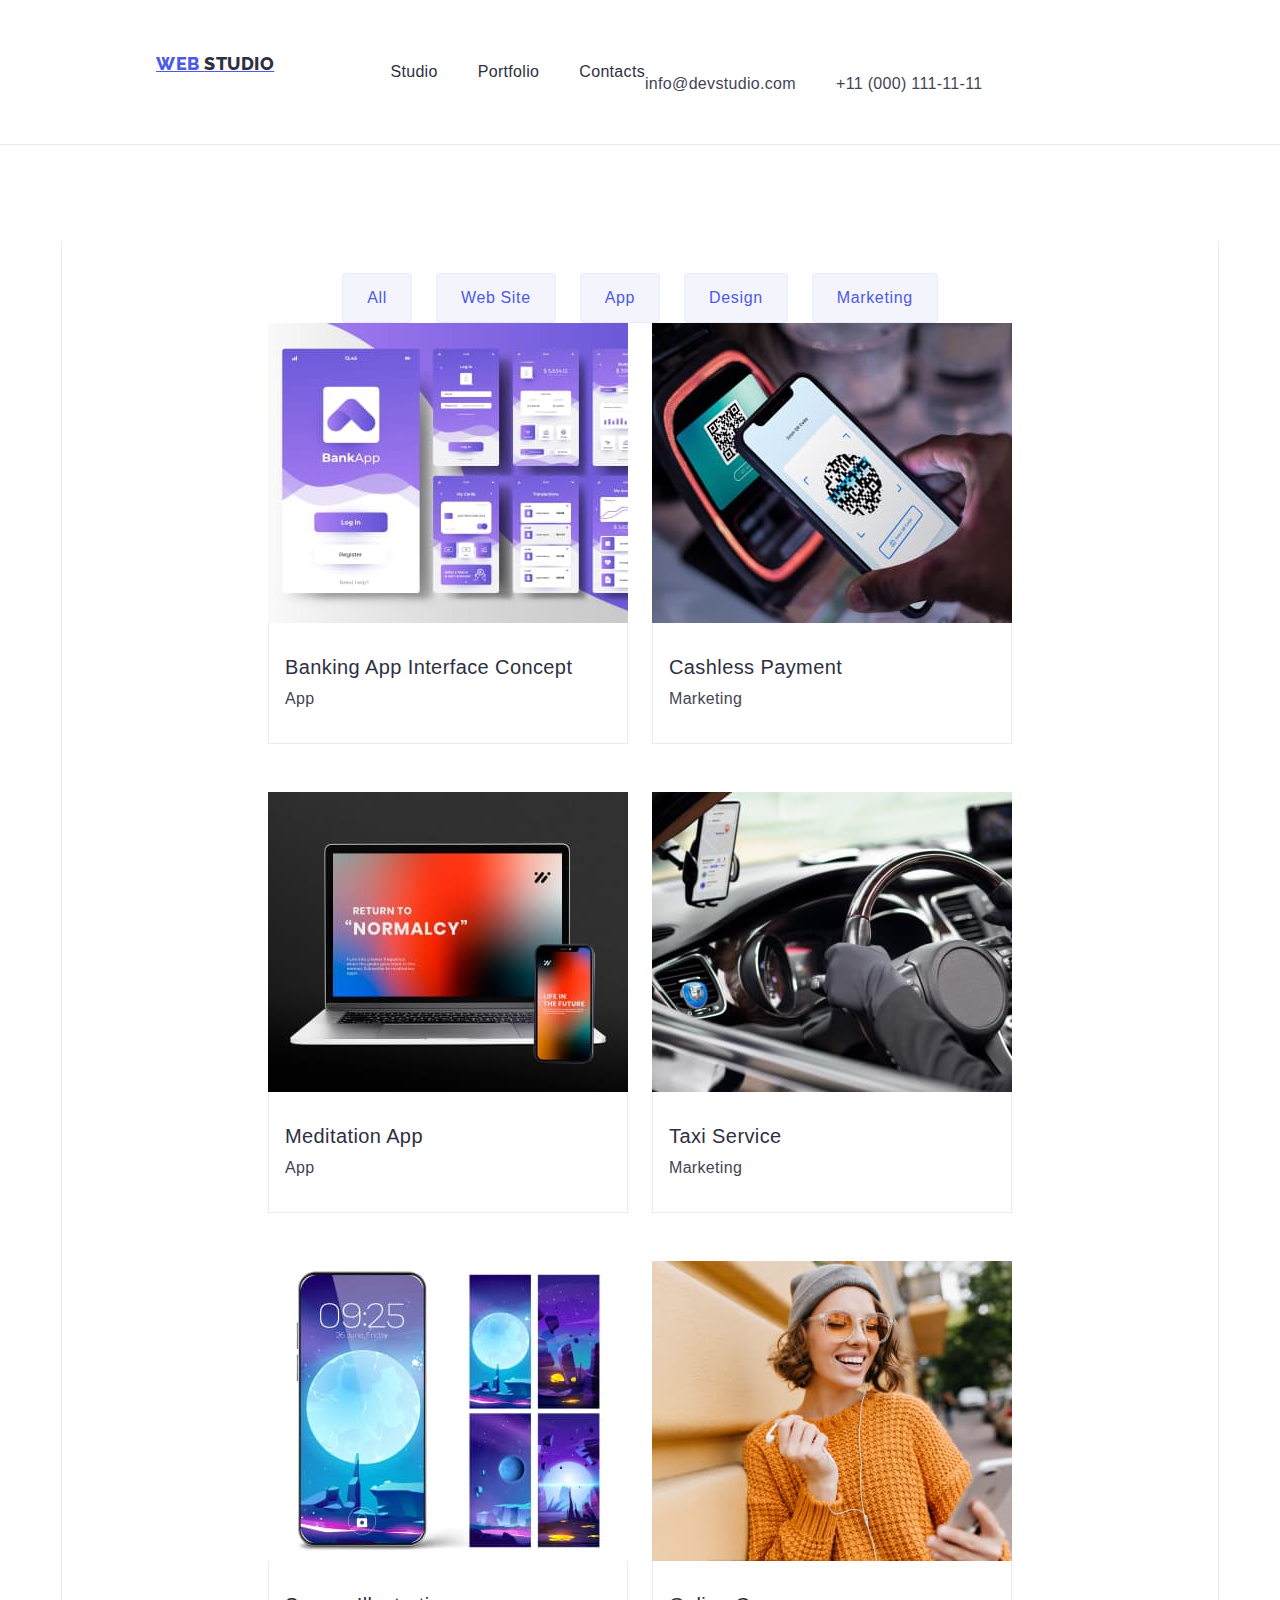
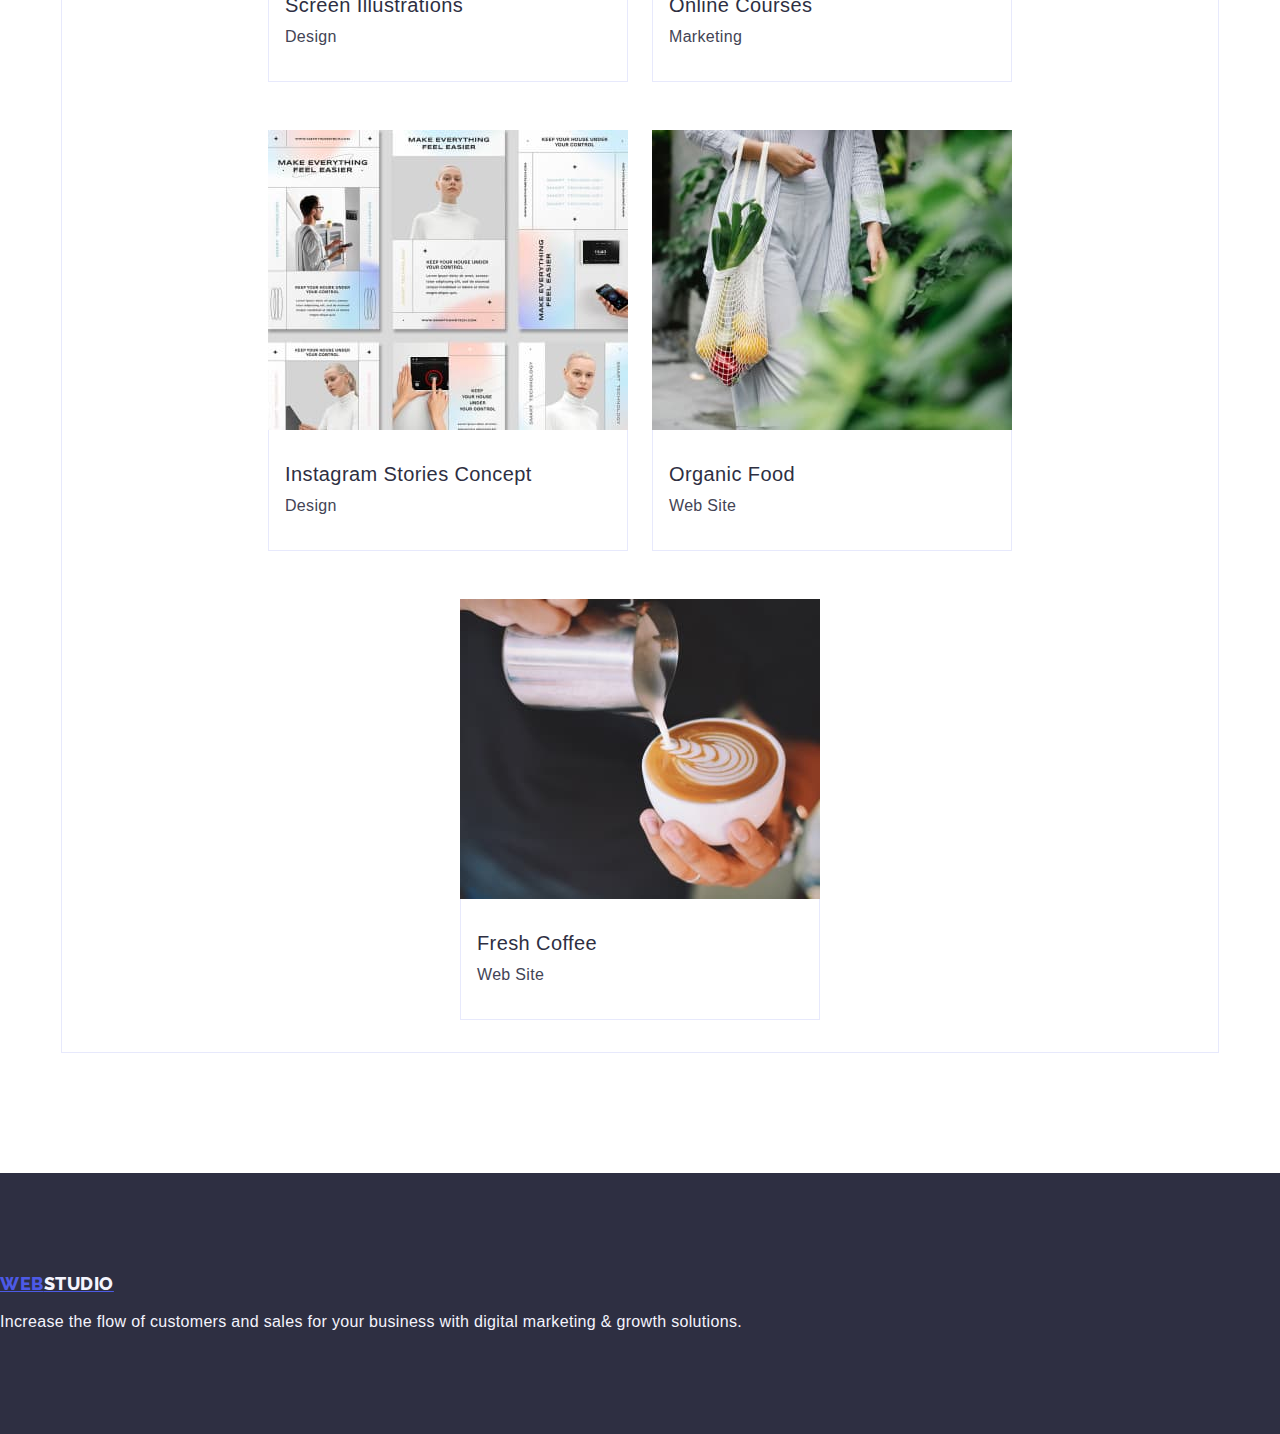
==== portfolio.html @ 79dbe295 "86" ====
<!DOCTYPE html>
<html lang="en">
  <head>
    <meta charset="UTF-8" />
    <meta name="viewport" content="width=device-width, initial-scale=1.0" />
    <title>Портфоліо</title>
    <link rel="preconnect" href="https://fonts.googleapis.com" />
    <link rel="preconnect" href="https://fonts.gstatic.com" crossorigin />
    <link
      href="https://fonts.googleapis.com/css2?family=Roboto+Flex&display=swap"
      rel="stylesheet"
    />
    <link rel="preconnect" href="https://fonts.googleapis.com" />
    <link rel="preconnect" href="https://fonts.gstatic.com" crossorigin />
    <link
      href="https://fonts.googleapis.com/css2?family=Raleway:wght@400;500&family=Roboto+Flex&display=swap"
      rel="stylesheet"
    />
    <!--Normalize-->
    <link rel="normalize" href="./css/modern-normalize.min.css" />
    <!--Custom styles-->
    <link rel="stylesheet" href="./css/styles.css" />
    <!--Normalize-->
    <link rel="normalize" href="./css/modern-normalize.css" />
  </head>
  <body>
    <!--Header section-->
    <header class="header">
      <div class="container header-container">
        <nav class="nav">
          <a class="link-logo" href="./index.html">
            Web
            <span class="span-studio">Studio</span>
          </a>
          <ul class="list">
            <li><a class="link" href="./index.html">Studio</a></li>
            <li><a class="link" href="./portfolio.html">Portfolio</a></li>
            <li><a class="link" href="">Contacts</a></li>
          </ul>
        </nav>
        <address class="address">
          <ul class="list">
            <li>
              <a class="link" href="mailto:info@devstudio.com"
                >info@devstudio.com</a
              >
            </li>
            <li>
              <a class="link" href="tel:+110001111111">+11 (000) 111-11-11</a>
            </li>
          </ul>
        </address>
      </div>
    </header>

    <!--filters-->
    <main>
      <section class="our-works">
        <div class="container">
          <h1 class="visually-hidden" hidden>our works</h1>
          <ul class="list">
            <li>
              <button type="button" class="button-portfolio">All</button>
            </li>
            <li>
              <button type="button" class="button-portfolio">Web Site</button>
            </li>
            <li>
              <button type="button" class="button-portfolio">App</button>
            </li>
            <li>
              <button type="button" class="button-portfolio">Design</button>
            </li>
            <li>
              <button type="button" class="button-portfolio">Marketing</button>
            </li>
          </ul>

          <!--row-1-->
          <ul class="list-row">
            <li class="row-item">
              <a class="link" href="">
                <img
                  src="./images/banking-app.jpg"
                  alt="Banking App"
                  width="360"
                  height="300"
                />
                <div>
                  <h2 class="title-row">Banking App Interface Concept</h2>
                  <p class="text">App</p>
                </div>
              </a>
            </li>
            <li class="row-item">
              <a class="link" href="">
                <img
                  src="./images/cashless-payment.jpg"
                  alt="Cashless Payment"
                  width="360"
                  height="300"
                />
                <div>
                  <h2 class="title-row">Cashless Payment</h2>
                  <p class="text">Marketing</p>
                </div>
              </a>
            </li>
            <li class="row-item">
              <a class="link" href="">
                <img
                  src="./images/meditation-app.jpg"
                  alt="Meditation App"
                  width="360"
                  height="300"
                />
                <div>
                  <h2 class="title-row">Meditation App</h2>
                  <p class="text">App</p>
                </div>
              </a>
            </li>
            <!--row-2-->
            <li class="row-item">
              <a class="link" href="">
                <img
                  src="./images/taxi-service.jpg"
                  alt="Taxi Service"
                  width="360"
                  height="300"
                />
                <div>
                  <h2 class="title-row">Taxi Service</h2>
                  <p class="text">Marketing</p>
                </div>
              </a>
            </li>
            <li class="row-item">
              <a class="link" href="">
                <img
                  src="./images/screen-illustrations.jpg"
                  alt="Screen Illustrations"
                  width="360"
                  height="300"
                />
                <div>
                  <h2 class="title-row">Screen Illustrations</h2>
                  <p class="text">Design</p>
                </div>
              </a>
            </li>
            <li class="row-item">
              <a class="link" href="">
                <img
                  src="./images/online-courses.jpg"
                  alt="Online Courses"
                  width="360"
                  height="300"
                />
                <div>
                  <h2 class="title-row">Online Courses</h2>
                  <p class="text">Marketing</p>
                </div>
              </a>
            </li>
            <!--row-3-->
            <li class="row-item">
              <a class="link" href="">
                <img
                  src="./images/instagram-stories-concept.jpg"
                  alt="Instagram Stories Concept"
                  width="360"
                  height="300"
                />
                <div>
                  <h2 class="title-row">Instagram Stories Concept</h2>
                  <p class="text">Design</p>
                </div>
              </a>
            </li>
            <li class="row-item">
              <a class="link" href="">
                <img
                  src="./images/organic-food.jpg"
                  alt="Organic Food"
                  width="360"
                  height="300"
                />
                <div>
                  <h2 class="title-row">Organic Food</h2>
                  <p class="text">Web Site</p>
                </div>
              </a>
            </li>
            <li class="row-item">
              <a class="link" href="">
                <img
                  src="./images/fresh-coffee.jpg"
                  alt="Fresh Coffee"
                  width="360"
                  height="300"
                />
                <div>
                  <h2 class="title-row">Fresh Coffee</h2>
                  <p class="text">Web Site</p>
                </div>
              </a>
            </li>
          </ul>
        </div>
      </section>
    </main>

    <!--Footer-->
    <footer class="footer">
      <a class="link-logo" href="./index.html"
        >Web<span class="span-studio-light">Studio</span>
      </a>
      <p class="footer-text">
        Increase the flow of customers and sales for your business with digital
        marketing & growth solutions.
      </p>
    </footer>
  </body>
</html>
---- css/styles.css ----
:root {
  --primary-font: "Roboto", sans-serif;
  --primary-background-color: #ffffff;
  --primary-color: #434455;
}
*,
*::before,
*::after {
  box-sizing: border-box;
}
body {
  font-family: "Roboto", sans-serif;
  background-color: #ffffff;
  color: #434455;
  font-size: 16px;
  line-height: 1.5;
  font-weight: 400;
  font-style: normal;
  text-decoration: none;
  margin: 0;
}
h1,
h2,
h3,
h4,
h5,
h5,
p {
  margin: 0;
  margin: 0 auto;
  padding: 0;
}
ul {
  list-style: none;
  font-weight: 500;
  margin: 0;
  padding-left: 0;
  display: flex;
}
h3 {
  font-size: 20px;
  font-weight: 500;
  line-height: 1.2;
  letter-spacing: 0.02em;
  color: #2e2f42;
}
p {
  font-size: 16px;
  letter-spacing: 0.02em;
  line-height: 1.5;
  color: #434455;
}
img {
  display: block;
  max-width: 100%;
}
div {
  display: block;
}
a {
  display: inline-block;
}
.container {
  width: 1158px;
  margin: 0 auto;
  padding: 0 15px;
  flex-direction: row;
}
.thumb {
  border-radius: 0%;
  overflow: hidden;
}
.link {
  text-decoration: none;
  font-weight: 500;
  color: #2e2f42;
  font-size: 16px;
  line-height: 1.5;
  letter-spacing: 0.02em;
  display: inline-block;
}
.list {
  font-weight: 500;
  gap: 24px;
  display: flex;
  flex-wrap: wrap;
}
.link:hover,
.link:focus {
  color: #404bbf;
}

/*Header section*/
.header-container {
  display: flex;
  width: 1158px;
}
address {
  font-style: normal;
}

.address a {
  color: #434455;
  margin-top: 24px;
  padding-left: 332px;
}
.nav > a {
  font-family: "Raleway", sans-serif;
  font-weight: 800;
  font-size: 18px;
  line-height: 1.17;
  letter-spacing: 0.03em;
  text-transform: uppercase;
  color: #4d5ae5;
}
nav {
  display: flex;
  flex-direction: row;
  align-items: center;
  gap: 40px;
}
/*Header*/

.header .list {
  display: flex;
  flex-direction: row;
  gap: 40px;
  align-items: center;
  padding: 24px 0;
}
.header a {
  padding: 24px 0;
}
.span-studio {
  color: #2e2f42;
}
.header {
  width: 1440px;
  height: auto;
  padding: 0 15px;
  border-bottom: 1px solid #e7e9fc;
}
.link-logo {
  margin-right: 76px;
}
.container.nav {
  display: flex;
}
/*Section 1*/

.section-hero {
  background-color: #2e2f42;
  width: 1440px;
  height: 600px;
  margin-bottom: 120px;
  padding: 188px 0;
}
.hero-title {
  font-weight: 700;
  color: #ffffff;
  font-size: 56px;
  line-height: 1.07;
  letter-spacing: 0.02em;
  text-align: center;
  max-width: 496px;
}
.button-hero {
  background-color: #4d5ae5;
  font-family: "Roboto", sans-serif;
  font-weight: 500;
  font-size: 16px;
  line-height: 1.5;
  letter-spacing: 0.04em;
  color: #ffffff;
  cursor: pointer;
  display: block;
  min-width: 169px;
  height: 56px;
  border: none;
  border-radius: 4px;
  align-items: center;
  margin: 0 auto;
}
.button-hero:hover,
.button-hero:focus {
  background-color: #404bbf;
}

/*Section 2*/

.section-benefits {
  padding: 120px 0;
}
.section-benefits.container {
  display: flex;
}
.title-benefits {
  font-size: 36px;
  font-weight: 500;
  line-height: 1.5;
  letter-spacing: 0.02em;
  color: #454425;
  content-visibility: hidden;
}
.title {
  margin-bottom: 8px;
}
.visually-hidden {
  position: absolute;
  width: 1px;
  height: 1px;
  margin: -1px;
  border: 0;
  padding: 0;
  white-space: nowrap;
  clip-path: inset(100%);
  clip: rect(0 0 0 0);
  overflow: hidden;
}
.benefits-item {
  flex-basis: calc((100% - 72px) / 4);
}

/*Section 3*/
.section-we-are {
  padding-bottom: 120px;
}
.we-are-item {
  align-items: center;
  width: calc((100% - 48px) / 3);
}

/*Section 4*/

.title-team,
.title-section {
  font-size: 36px;
  line-height: 1.11;
  text-align: center;
  text-transform: capitalize;
  color: #2e2f42;
  letter-spacing: 0.02em;
  margin-bottom: 72px;
  align-items: center;
}
.section-team {
  background-color: #f4f4fd;
  padding: 120px 0;
}
.section-team.list {
  background-color: #ffffff;
}
.title-professionals {
  font-size: 20px;
  font-weight: 500;
  line-height: 1.2;
  letter-spacing: 0.02em;
  color: #2e2f42;
  text-align: center;
  margin-bottom: 8px;
}
.text-team {
  text-align: center;
}
.text-team {
  font-size: 16px;
  letter-spacing: 0.02em;
  line-height: 1.5;
  color: #434455;
  text-align: center;
}
.list-item {
  background-color: #ffffff;
  border-radius: 0px 0px 4px 4px;
  width: calc((100% - 3 * 24px) / 4);
}
.box-team {
  padding: 32px 16px;
}
/*Footer*/

.footer {
  background-color: #2e2f42;
  padding: 100px 0;
}
.footer-text {
  color: #f4f4fd;
  letter-spacing: 0.02em;
}
.link-logo {
  display: inline-block;
  margin-bottom: 16px;
}

/*Portfolio*/

.buttons {
  font-family: "Roboto", sans-serif;
  font-weight: 500;
  font-size: 16px;
  line-height: 1.5;
  letter-spacing: 0.04em;
  color: #4d5ae5;
  background-color: #f4f4fd;
}
.button-portfolio {
  background-color: #f4f4fd;
  font-family: "Roboto", sans-serif;
  font-weight: 500;
  font-size: 16px;
  line-height: 1.5;
  letter-spacing: 0.04em;
  color: #4d5ae5;
  cursor: pointer;
  padding: 12px 24px;
  border: 1px solid #e7e9fc;
  border-radius: 4px;
}
.button-portfolio:hover,
.button-portfolio:focus {
  color: #ffffff;
  background-color: #404bbf;
  border: 1px solid transparent;
}
.list-row {
  list-style: none;
  text-decoration: none;
  row-gap: 48px;
  column-gap: 24px;
  padding-left: 0;
}
.title-row {
  font-weight: 500;
  font-size: 20px;
  line-height: 1.2;
  letter-spacing: 0.02em;
  color: #2e2f42;
  margin-bottom: 8px;
}
.span-studio-light {
  color: #f4f4fd;
}
.footer.studio {
  color: #f4f4fd;
}
.footer > a {
  font-family: "Raleway", sans-serif;
  font-weight: 800;
  font-size: 18px;
  line-height: 1.17;
  letter-spacing: 0.03em;
  text-transform: uppercase;
  color: #4d5ae5;
}
.our-works {
  padding: 96px 0 120px 0;
}
.our-works ul {
  flex-wrap: wrap;
  justify-content: center;
}
.our-works div {
  border: 1px solid #e7e9fc;
  border-top: none;
  padding: 32px 16px;
}
.our-works.container {
  display: flex;
}
.row-item {
  width: calc((100%-48px) / 3);
}
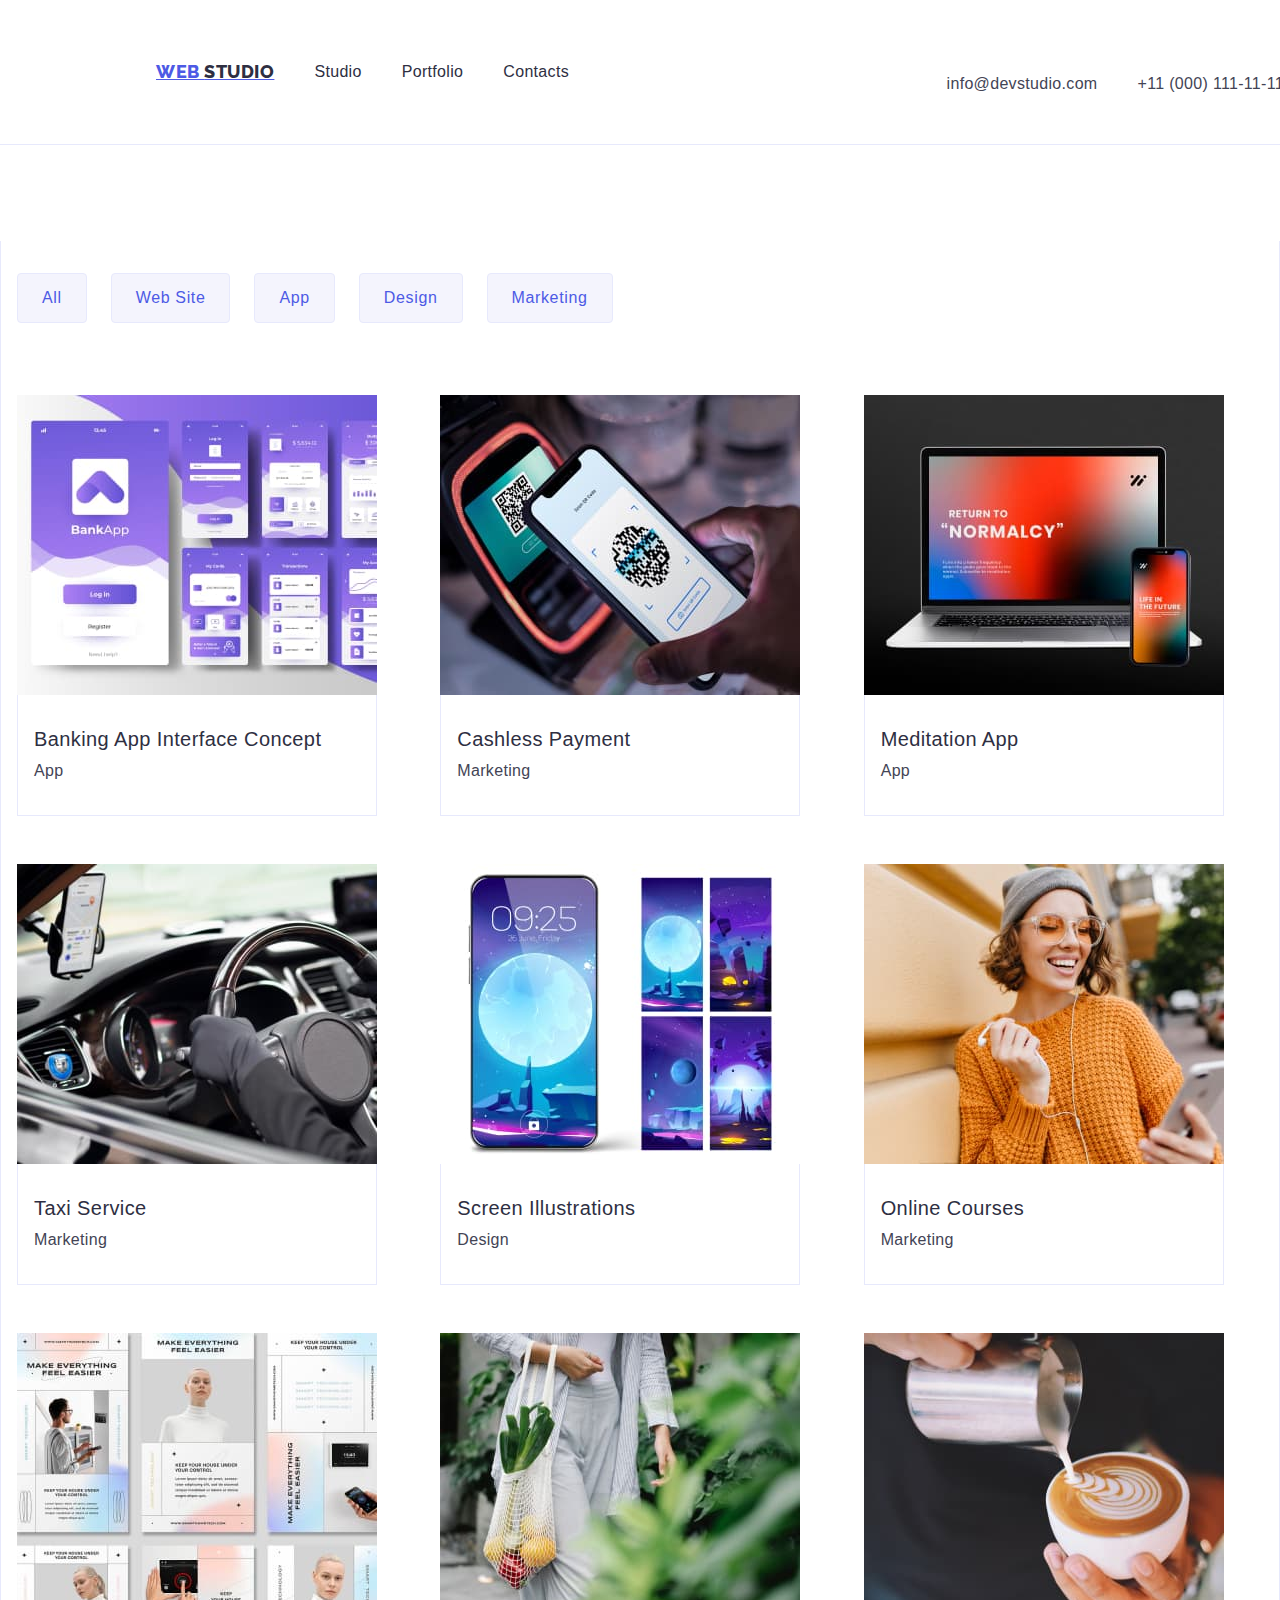
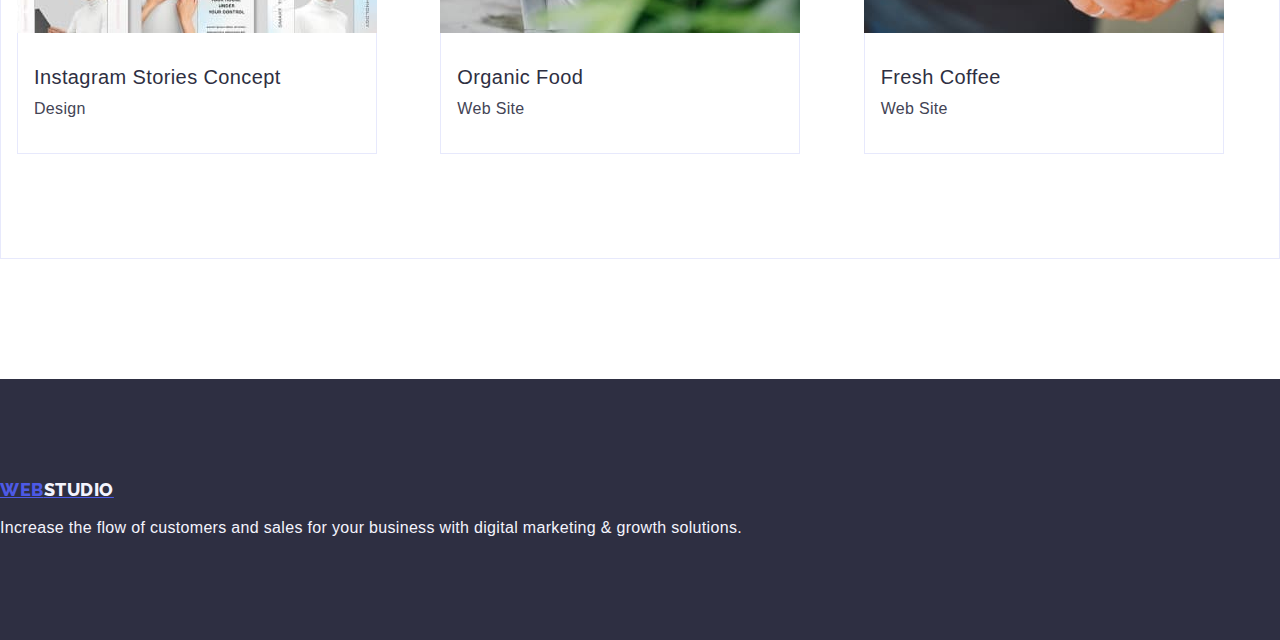
==== commit acc29840: "121" ====
--- a/portfolio.html
+++ b/portfolio.html
@@ -56,7 +56,7 @@
     <!--filters-->
     <main>
       <section class="our-works">
-        <div class="container">
+        <div class="container-row">
           <h1 class="visually-hidden" hidden>our works</h1>
           <ul class="list">
             <li>
--- a/css/styles.css
+++ b/css/styles.css
@@ -83,7 +83,6 @@
   font-weight: 500;
   gap: 24px;
   display: flex;
-  flex-wrap: wrap;
 }
 .link:hover,
 .link:focus {
@@ -92,8 +91,15 @@
 
 /*Header section*/
 .header-container {
-  display: flex;
   width: 1158px;
+  display: flex;
+  flex-direction: row;
+  align-items: center;
+  justify-content: space-between;
+}
+header.list {
+  display: flex;
+  gap: 40px;
 }
 address {
   font-style: normal;
@@ -102,7 +108,6 @@
 .address a {
   color: #434455;
   margin-top: 24px;
-  padding-left: 332px;
 }
 .nav > a {
   font-family: "Raleway", sans-serif;
@@ -112,20 +117,18 @@
   letter-spacing: 0.03em;
   text-transform: uppercase;
   color: #4d5ae5;
+  margin: 0;
 }
 nav {
-  display: flex;
-  flex-direction: row;
-  align-items: center;
-  gap: 40px;
-}
-/*Header*/
-
-.header .list {
   display: flex;
   flex-direction: row;
   gap: 40px;
   align-items: center;
+}
+.header .list {
+  display: flex;
+  flex-direction: row;
+  gap: 40px;
   padding: 24px 0;
 }
 .header a {
@@ -140,7 +143,7 @@
   padding: 0 15px;
   border-bottom: 1px solid #e7e9fc;
 }
-.link-logo {
+header.link-logo {
   margin-right: 76px;
 }
 .container.nav {
@@ -218,7 +221,7 @@
   overflow: hidden;
 }
 .benefits-item {
-  flex-basis: calc((100% - 72px) / 4);
+  width: calc((100% - 72px) / 4);
 }
 
 /*Section 3*/
@@ -328,6 +331,7 @@
   row-gap: 48px;
   column-gap: 24px;
   padding-left: 0;
+  padding-right: 0;
 }
 .title-row {
   font-weight: 500;
@@ -358,15 +362,20 @@
 .our-works ul {
   flex-wrap: wrap;
   justify-content: center;
+  margin-bottom: 72px;
 }
 .our-works div {
   border: 1px solid #e7e9fc;
   border-top: none;
   padding: 32px 16px;
 }
-.our-works.container {
-  display: flex;
+.container-row {
+  display: flex;
+  flex-wrap: wrap;
+}
+.row-item:nth-child(3n) {
+  margin-right: 0;
 }
 .row-item {
-  width: calc((100%-48px) / 3);
-}
+  width: calc((100% - 48px) / 3);
+}
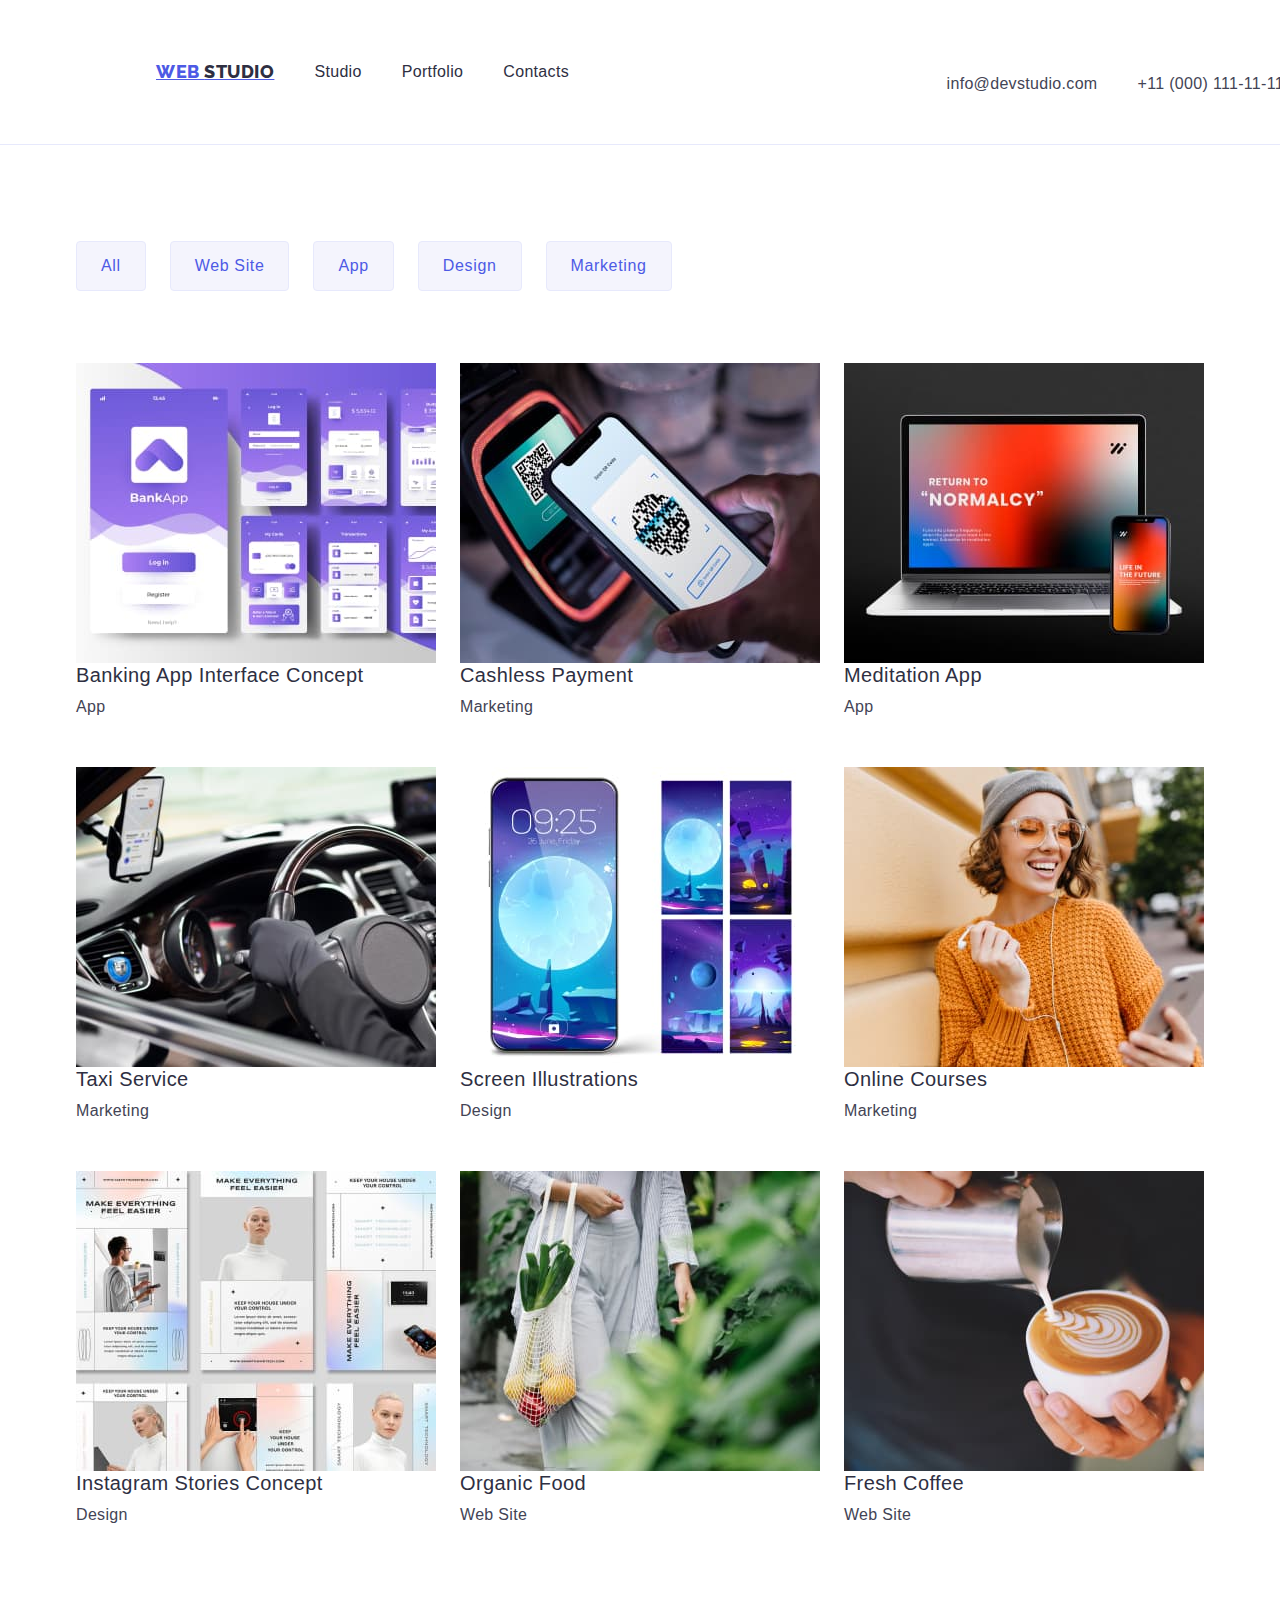
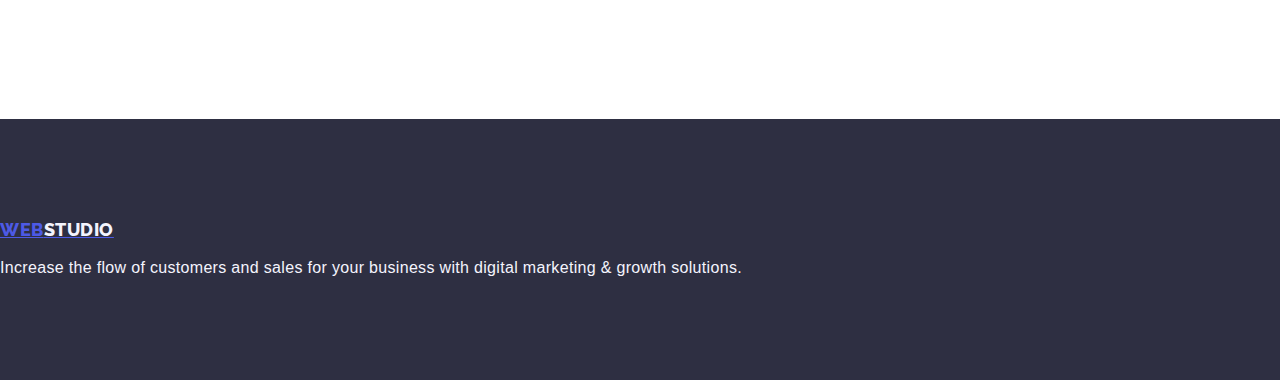
==== commit 1529f837: "123" ====
--- a/portfolio.html
+++ b/portfolio.html
@@ -56,7 +56,7 @@
     <!--filters-->
     <main>
       <section class="our-works">
-        <div class="container-row">
+        <div class="container">
           <h1 class="visually-hidden" hidden>our works</h1>
           <ul class="list">
             <li>
--- a/css/styles.css
+++ b/css/styles.css
@@ -53,6 +53,7 @@
 img {
   display: block;
   max-width: 100%;
+  height: auto;
 }
 div {
   display: block;
@@ -64,7 +65,6 @@
   width: 1158px;
   margin: 0 auto;
   padding: 0 15px;
-  flex-direction: row;
 }
 .thumb {
   border-radius: 0%;
@@ -364,12 +364,12 @@
   justify-content: center;
   margin-bottom: 72px;
 }
-.our-works div {
+.our-works.row div {
   border: 1px solid #e7e9fc;
   border-top: none;
   padding: 32px 16px;
 }
-.container-row {
+.container {
   display: flex;
   flex-wrap: wrap;
 }
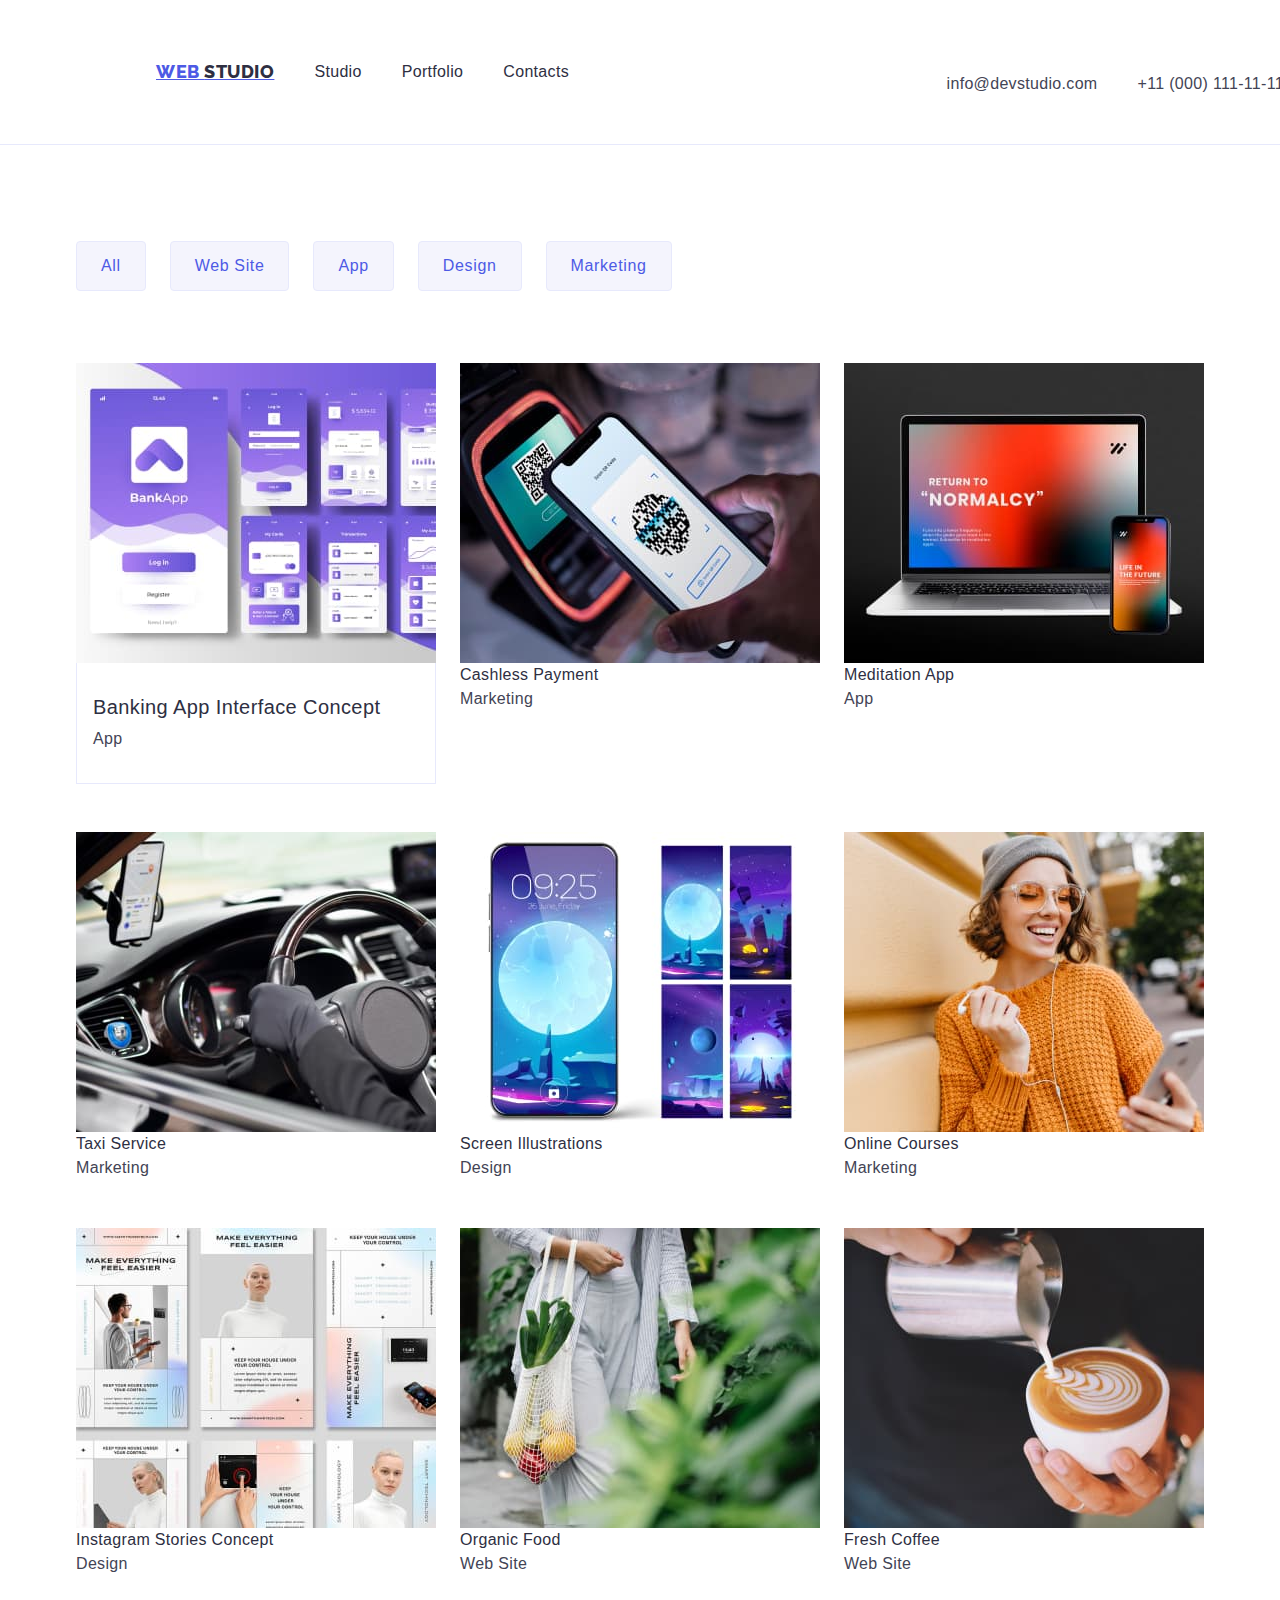
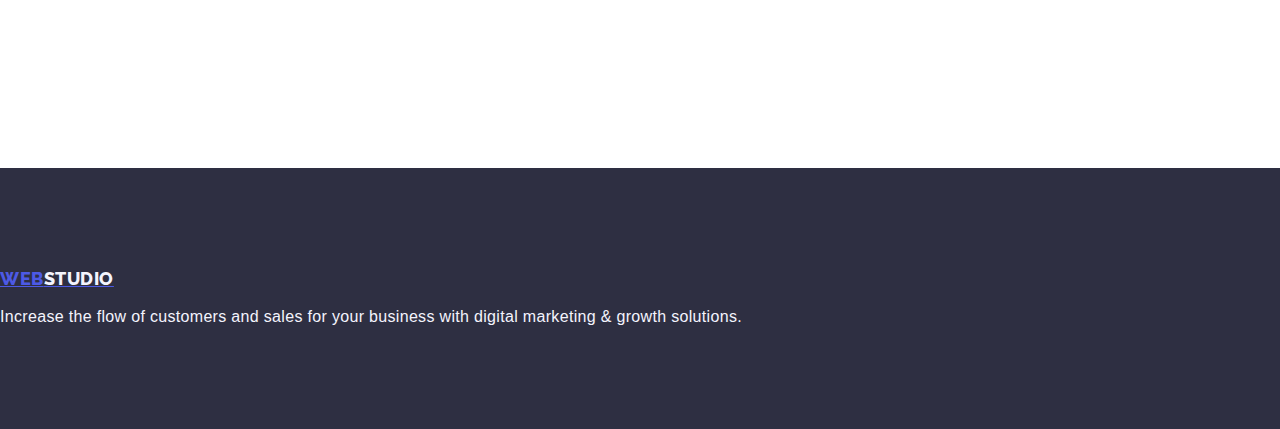
==== commit 0511d3a4: "124" ====
--- a/portfolio.html
+++ b/portfolio.html
@@ -86,7 +86,7 @@
                   width="360"
                   height="300"
                 />
-                <div>
+                <div class="div-row-text">
                   <h2 class="title-row">Banking App Interface Concept</h2>
                   <p class="text">App</p>
                 </div>
@@ -100,7 +100,7 @@
                   width="360"
                   height="300"
                 />
-                <div>
+                <div class="div-row-text>
                   <h2 class="title-row">Cashless Payment</h2>
                   <p class="text">Marketing</p>
                 </div>
@@ -114,7 +114,7 @@
                   width="360"
                   height="300"
                 />
-                <div>
+                <div class="div-row-text>
                   <h2 class="title-row">Meditation App</h2>
                   <p class="text">App</p>
                 </div>
@@ -129,7 +129,7 @@
                   width="360"
                   height="300"
                 />
-                <div>
+                <div class="div-row-text>
                   <h2 class="title-row">Taxi Service</h2>
                   <p class="text">Marketing</p>
                 </div>
@@ -143,7 +143,7 @@
                   width="360"
                   height="300"
                 />
-                <div>
+                <div class="div-row-text>
                   <h2 class="title-row">Screen Illustrations</h2>
                   <p class="text">Design</p>
                 </div>
@@ -157,7 +157,7 @@
                   width="360"
                   height="300"
                 />
-                <div>
+                <div class="div-row-text>
                   <h2 class="title-row">Online Courses</h2>
                   <p class="text">Marketing</p>
                 </div>
@@ -172,7 +172,7 @@
                   width="360"
                   height="300"
                 />
-                <div>
+                <div class="div-row-text>
                   <h2 class="title-row">Instagram Stories Concept</h2>
                   <p class="text">Design</p>
                 </div>
@@ -186,7 +186,7 @@
                   width="360"
                   height="300"
                 />
-                <div>
+                <div class="div-row-text>
                   <h2 class="title-row">Organic Food</h2>
                   <p class="text">Web Site</p>
                 </div>
@@ -200,7 +200,7 @@
                   width="360"
                   height="300"
                 />
-                <div>
+                <div class="div-row-text>
                   <h2 class="title-row">Fresh Coffee</h2>
                   <p class="text">Web Site</p>
                 </div>
--- a/css/styles.css
+++ b/css/styles.css
@@ -364,7 +364,7 @@
   justify-content: center;
   margin-bottom: 72px;
 }
-.our-works.row div {
+.div-row-text {
   border: 1px solid #e7e9fc;
   border-top: none;
   padding: 32px 16px;
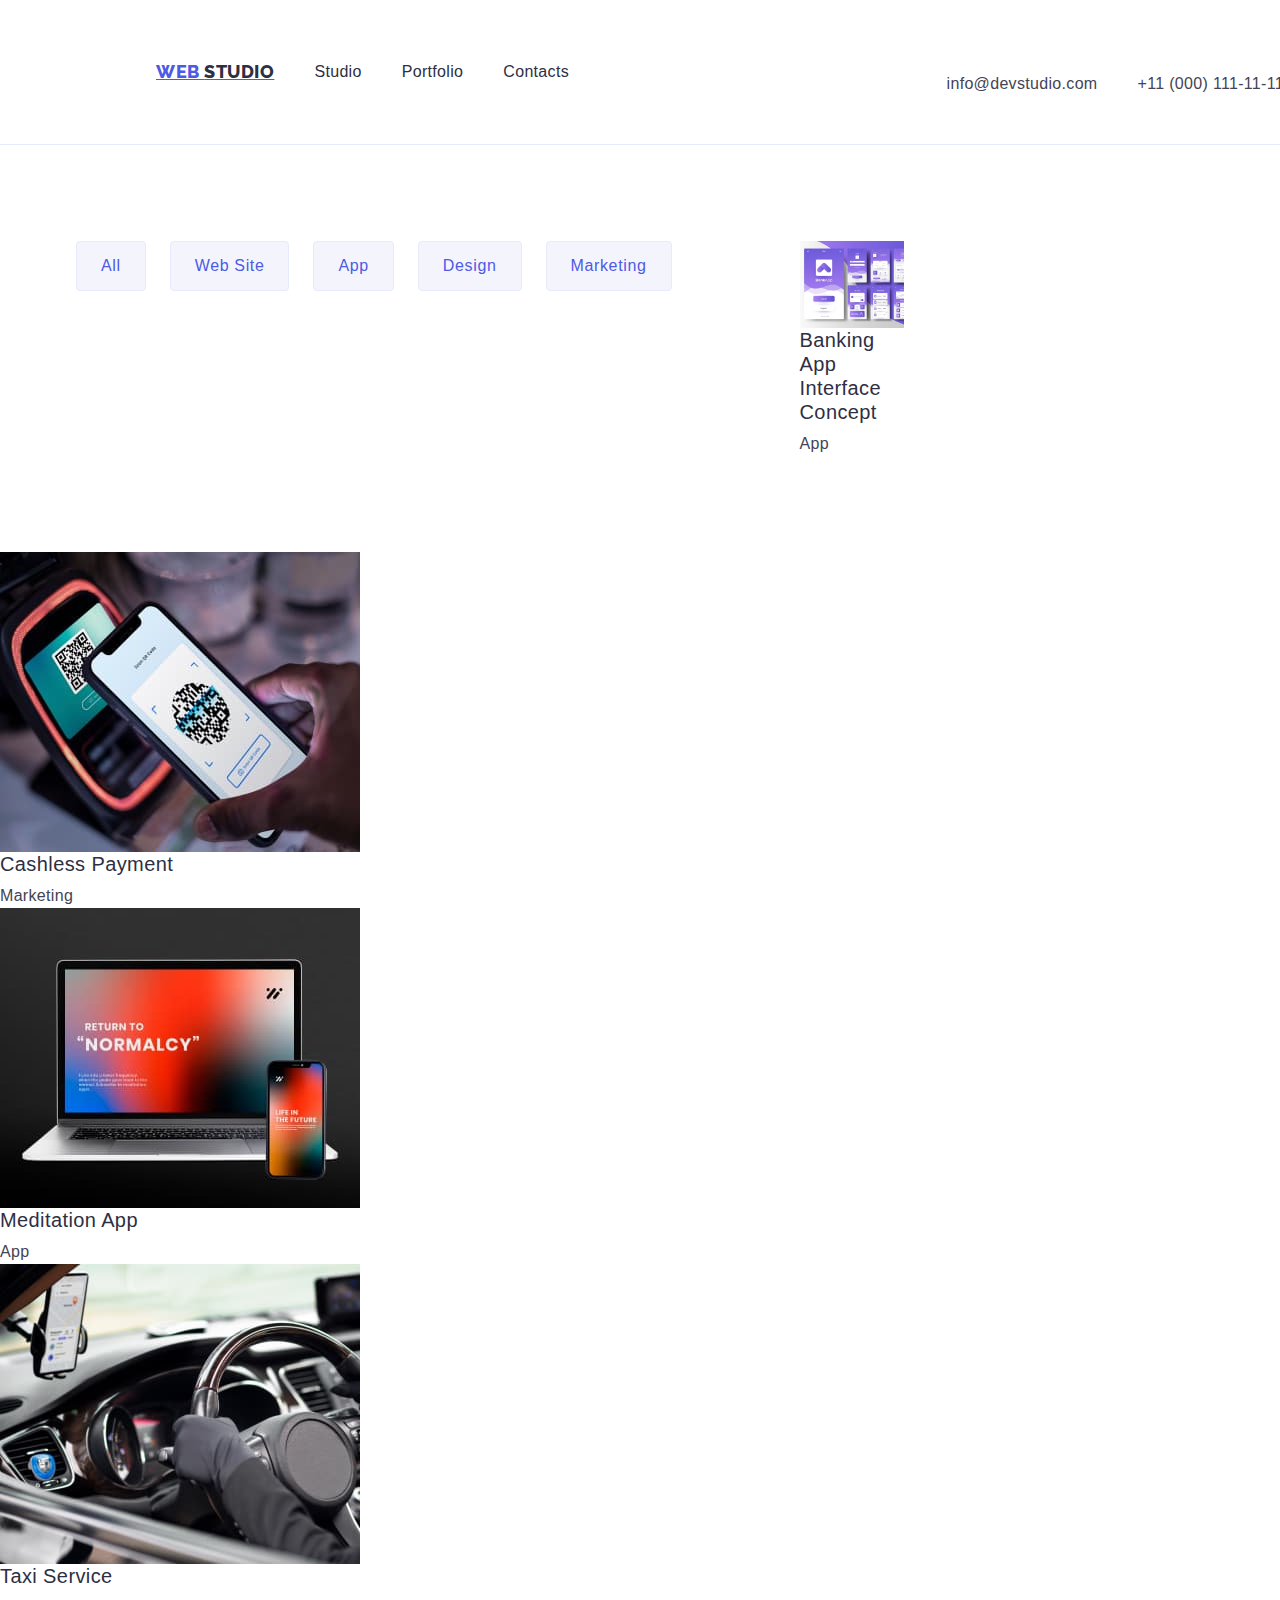
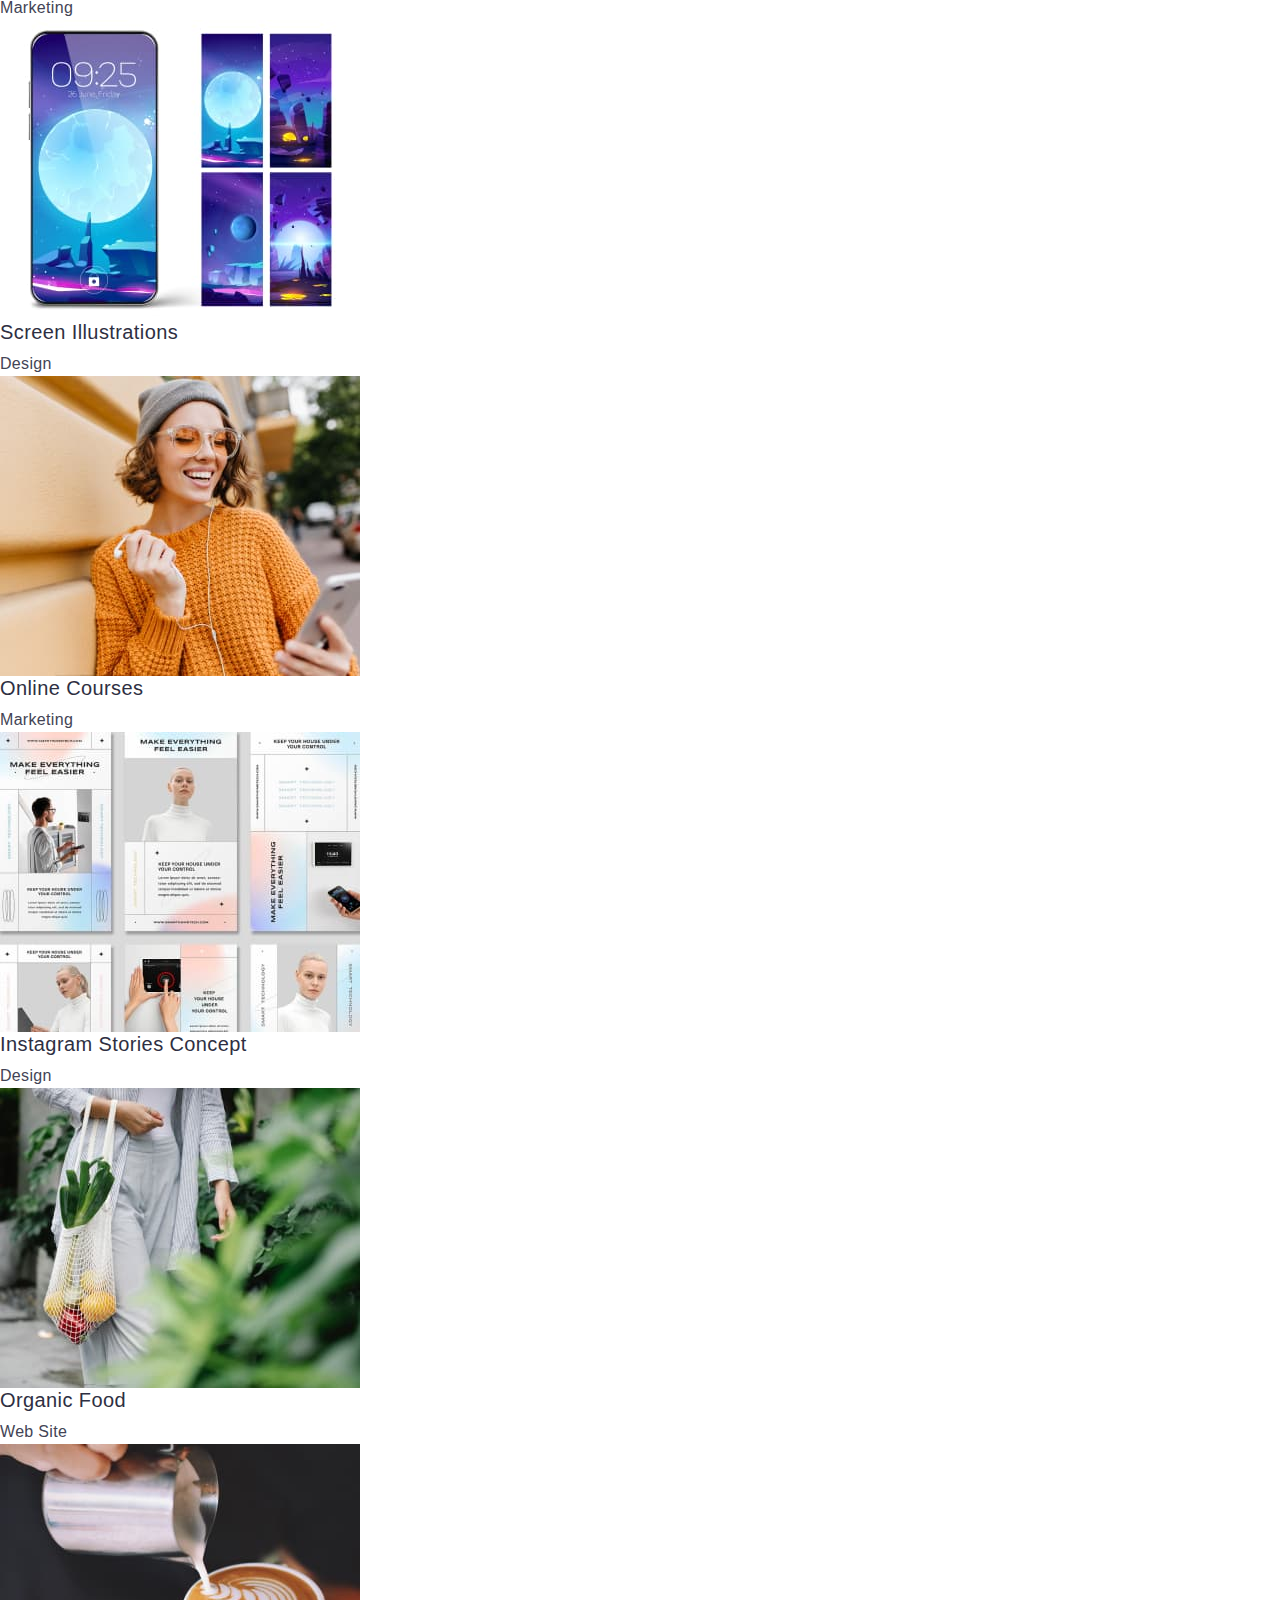
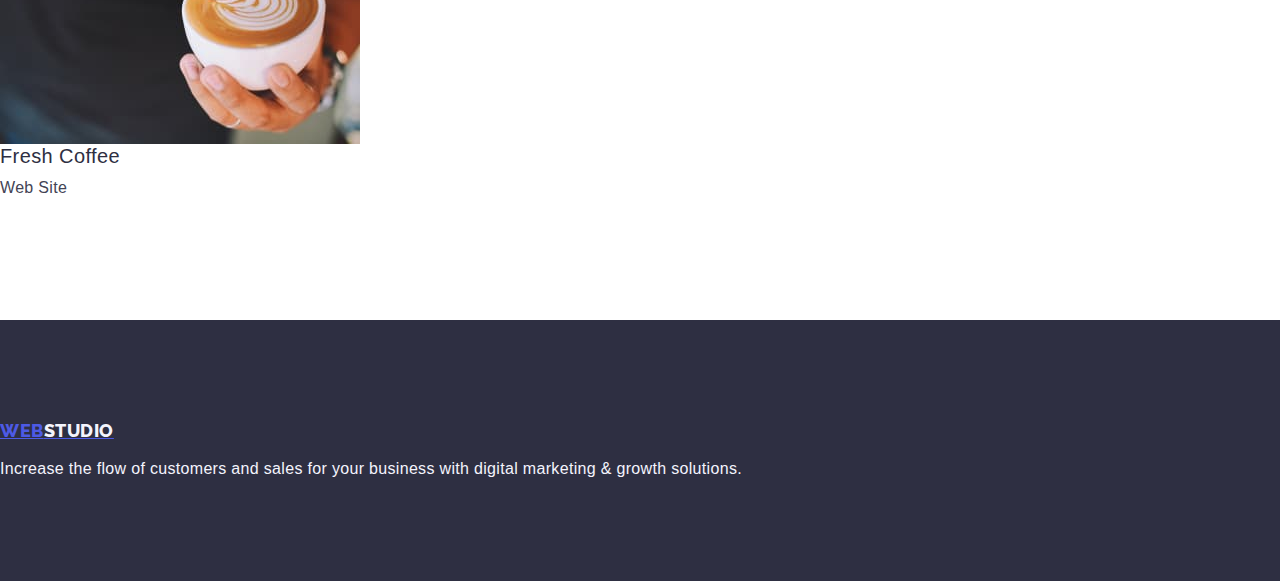
==== commit 19cfd9bc: "125" ====
--- a/portfolio.html
+++ b/portfolio.html
@@ -86,7 +86,7 @@
                   width="360"
                   height="300"
                 />
-                <div class="div-row-text">
+                <div">
                   <h2 class="title-row">Banking App Interface Concept</h2>
                   <p class="text">App</p>
                 </div>
@@ -100,7 +100,7 @@
                   width="360"
                   height="300"
                 />
-                <div class="div-row-text>
+                <div>
                   <h2 class="title-row">Cashless Payment</h2>
                   <p class="text">Marketing</p>
                 </div>
@@ -114,7 +114,7 @@
                   width="360"
                   height="300"
                 />
-                <div class="div-row-text>
+                <div>
                   <h2 class="title-row">Meditation App</h2>
                   <p class="text">App</p>
                 </div>
@@ -129,7 +129,7 @@
                   width="360"
                   height="300"
                 />
-                <div class="div-row-text>
+                <div>
                   <h2 class="title-row">Taxi Service</h2>
                   <p class="text">Marketing</p>
                 </div>
@@ -143,7 +143,7 @@
                   width="360"
                   height="300"
                 />
-                <div class="div-row-text>
+                <div>
                   <h2 class="title-row">Screen Illustrations</h2>
                   <p class="text">Design</p>
                 </div>
@@ -157,7 +157,7 @@
                   width="360"
                   height="300"
                 />
-                <div class="div-row-text>
+                <div>
                   <h2 class="title-row">Online Courses</h2>
                   <p class="text">Marketing</p>
                 </div>
@@ -172,7 +172,7 @@
                   width="360"
                   height="300"
                 />
-                <div class="div-row-text>
+                <div>
                   <h2 class="title-row">Instagram Stories Concept</h2>
                   <p class="text">Design</p>
                 </div>
@@ -186,7 +186,7 @@
                   width="360"
                   height="300"
                 />
-                <div class="div-row-text>
+                <div>
                   <h2 class="title-row">Organic Food</h2>
                   <p class="text">Web Site</p>
                 </div>
@@ -200,7 +200,7 @@
                   width="360"
                   height="300"
                 />
-                <div class="div-row-text>
+                <div>
                   <h2 class="title-row">Fresh Coffee</h2>
                   <p class="text">Web Site</p>
                 </div>
--- a/css/styles.css
+++ b/css/styles.css
@@ -364,7 +364,7 @@
   justify-content: center;
   margin-bottom: 72px;
 }
-.div-row-text {
+.list-row div {
   border: 1px solid #e7e9fc;
   border-top: none;
   padding: 32px 16px;
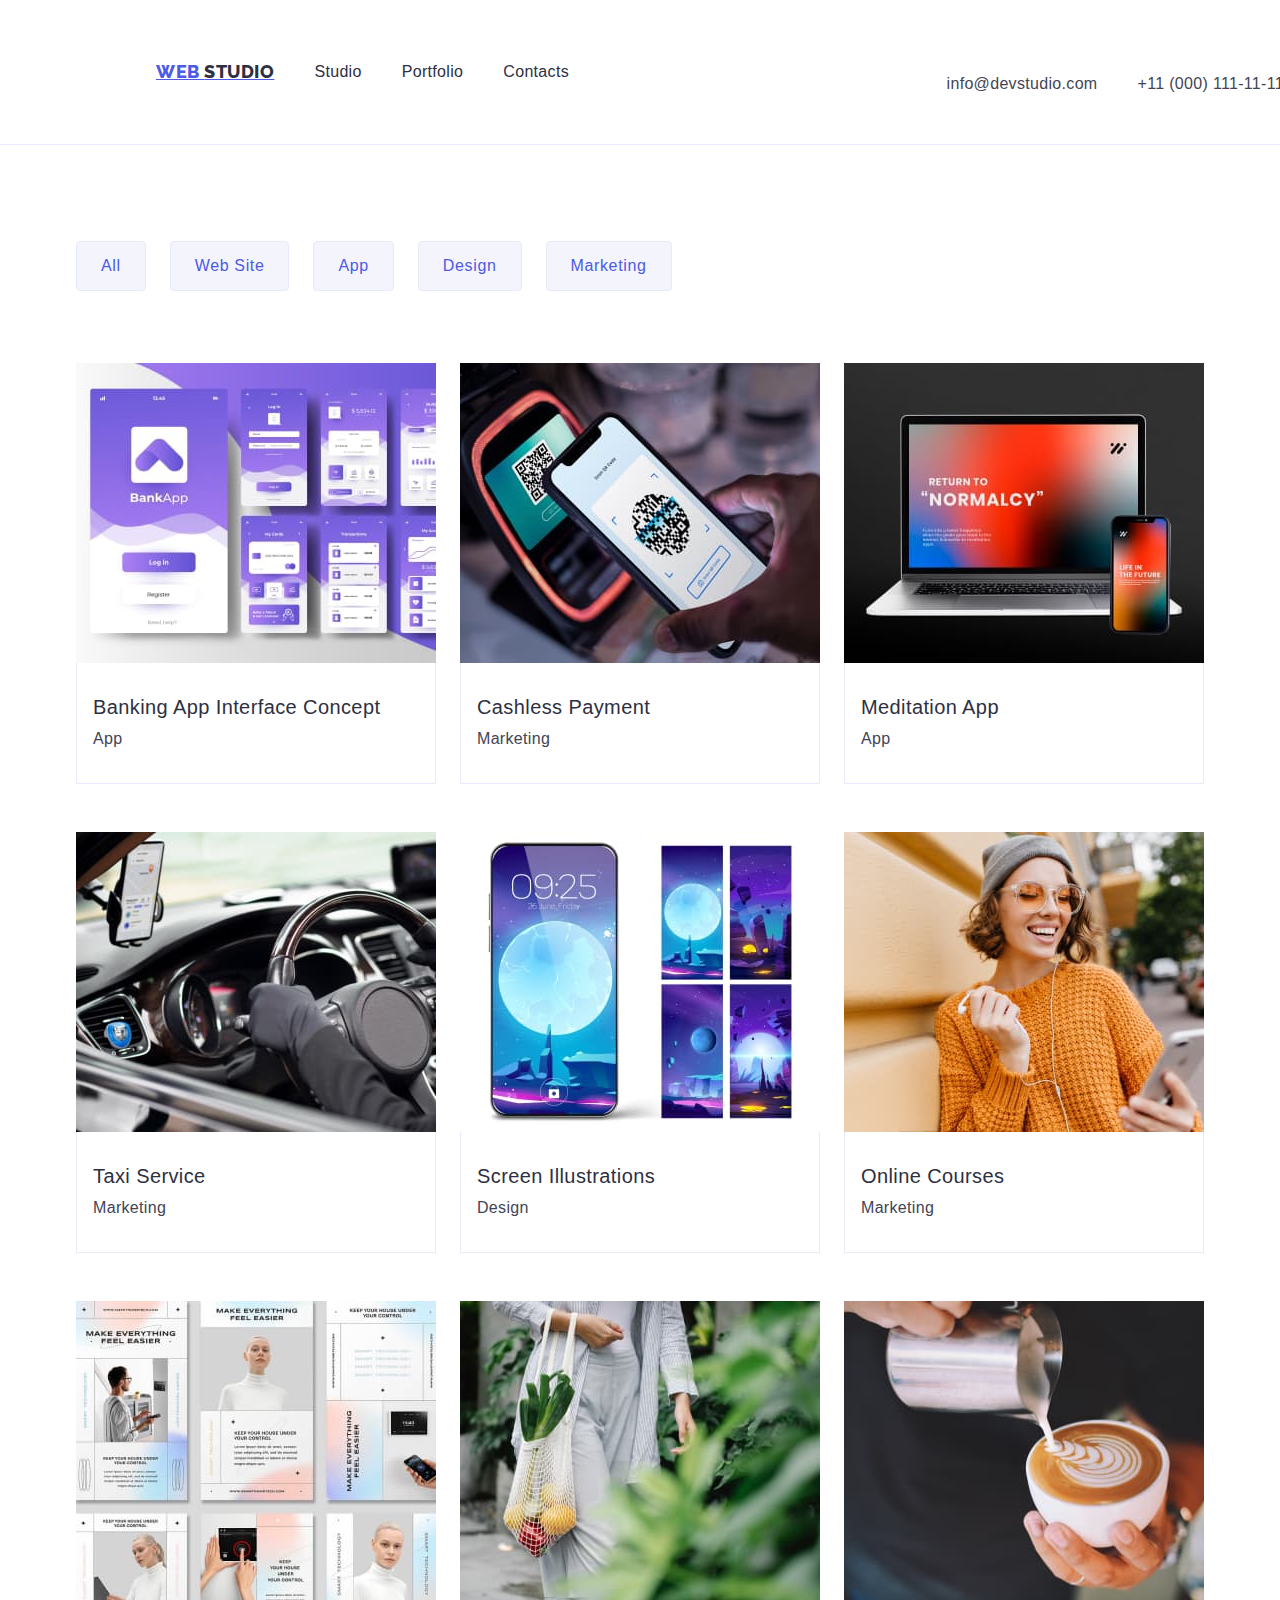
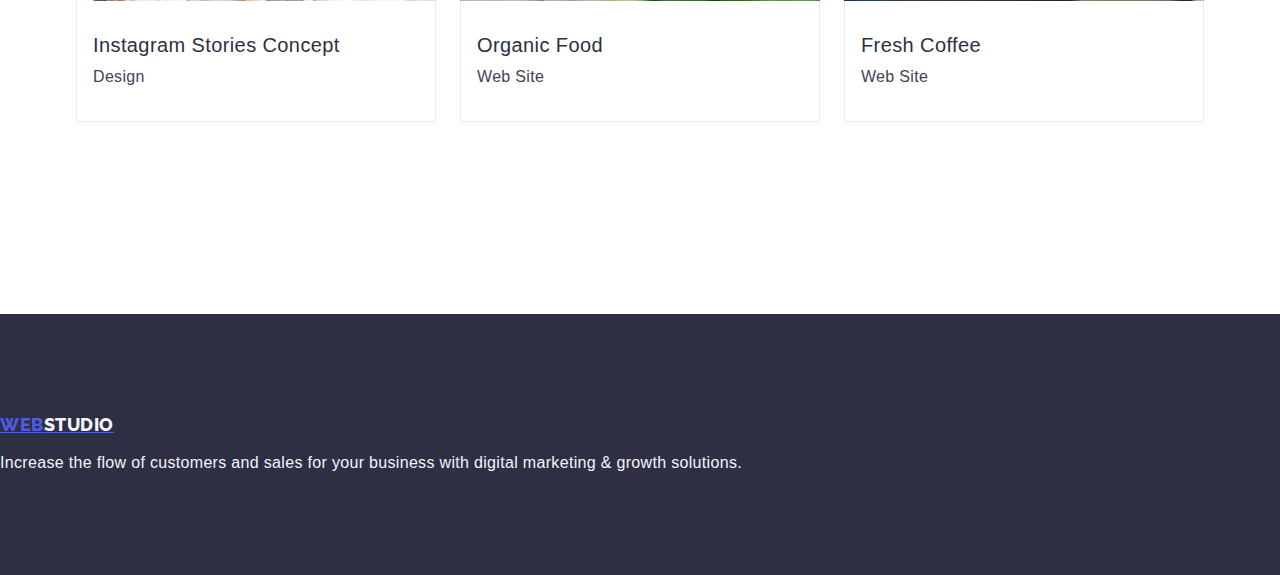
==== commit 988086b0: "126" ====
--- a/portfolio.html
+++ b/portfolio.html
@@ -86,7 +86,7 @@
                   width="360"
                   height="300"
                 />
-                <div">
+                <div>
                   <h2 class="title-row">Banking App Interface Concept</h2>
                   <p class="text">App</p>
                 </div>
--- a/css/styles.css
+++ b/css/styles.css
@@ -144,6 +144,7 @@
   border-bottom: 1px solid #e7e9fc;
 }
 header.link-logo {
+  display: inline-block;
   margin-right: 76px;
 }
 .container.nav {
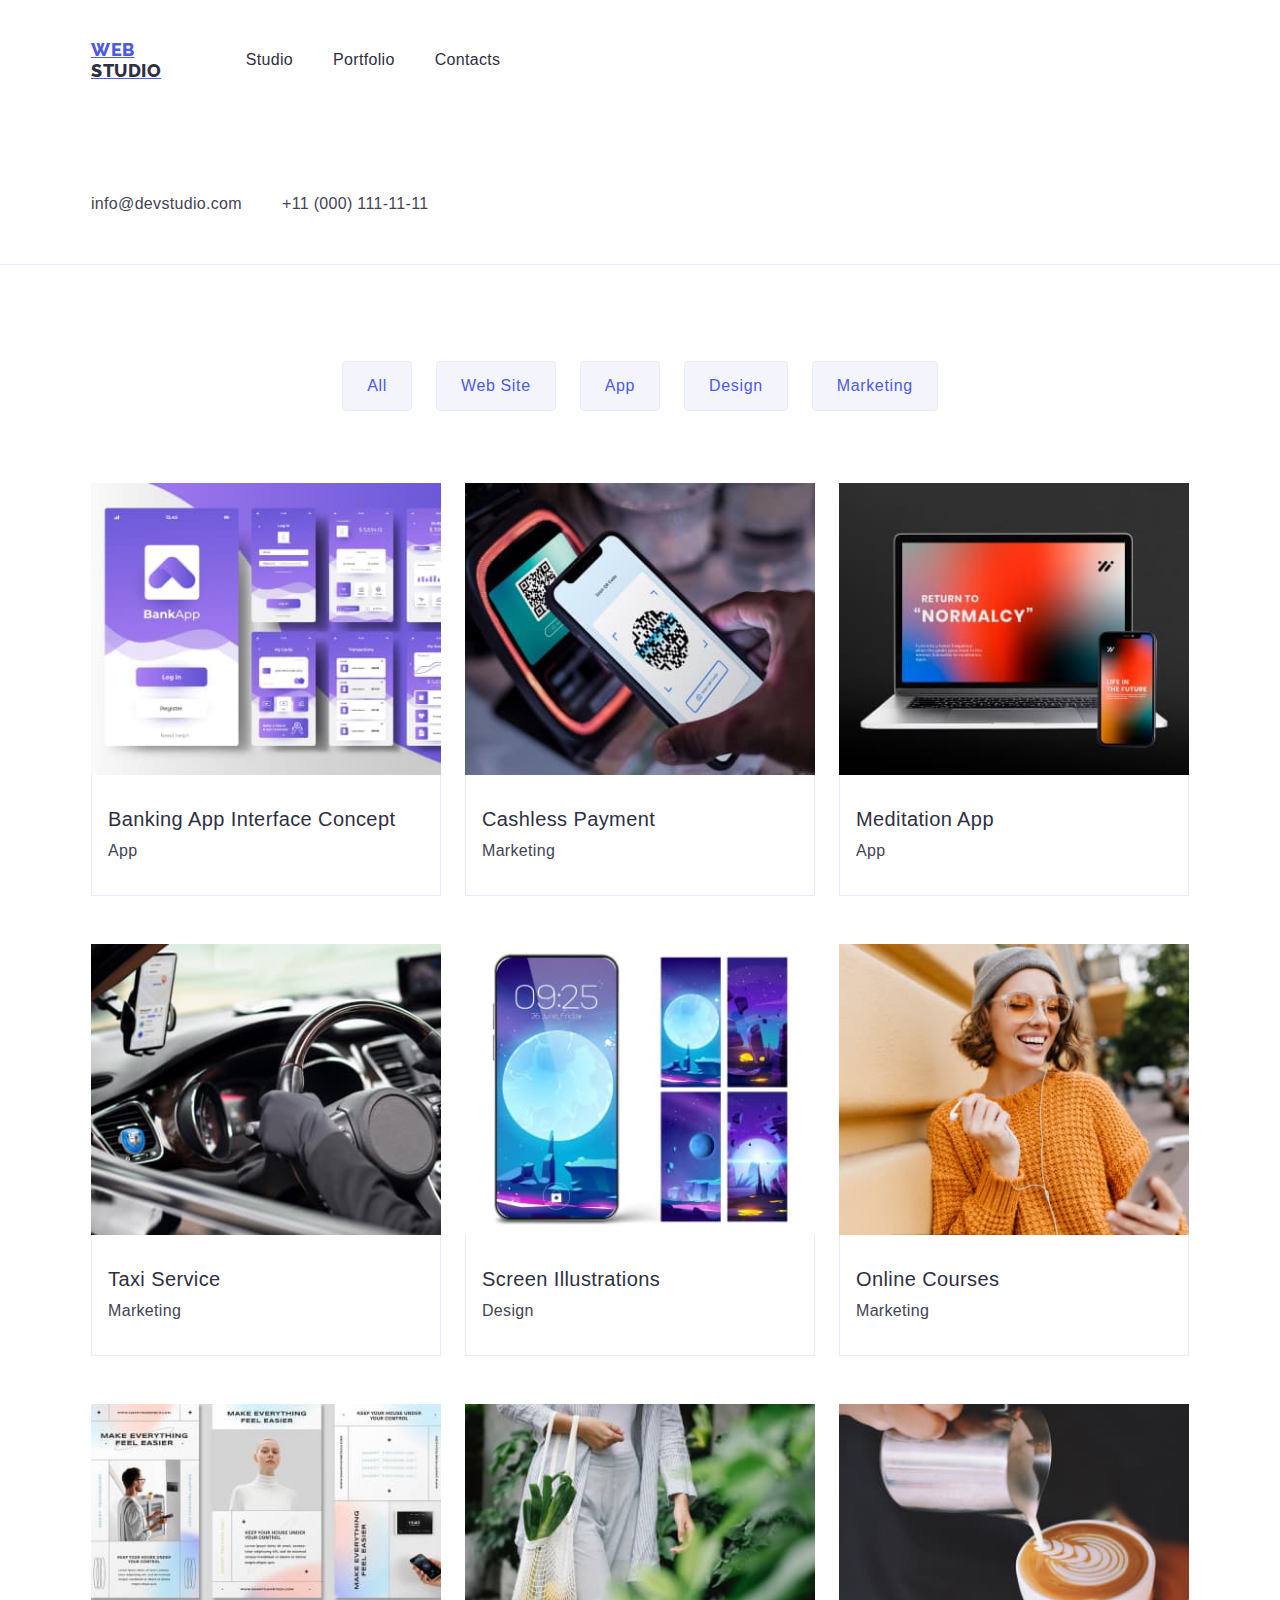
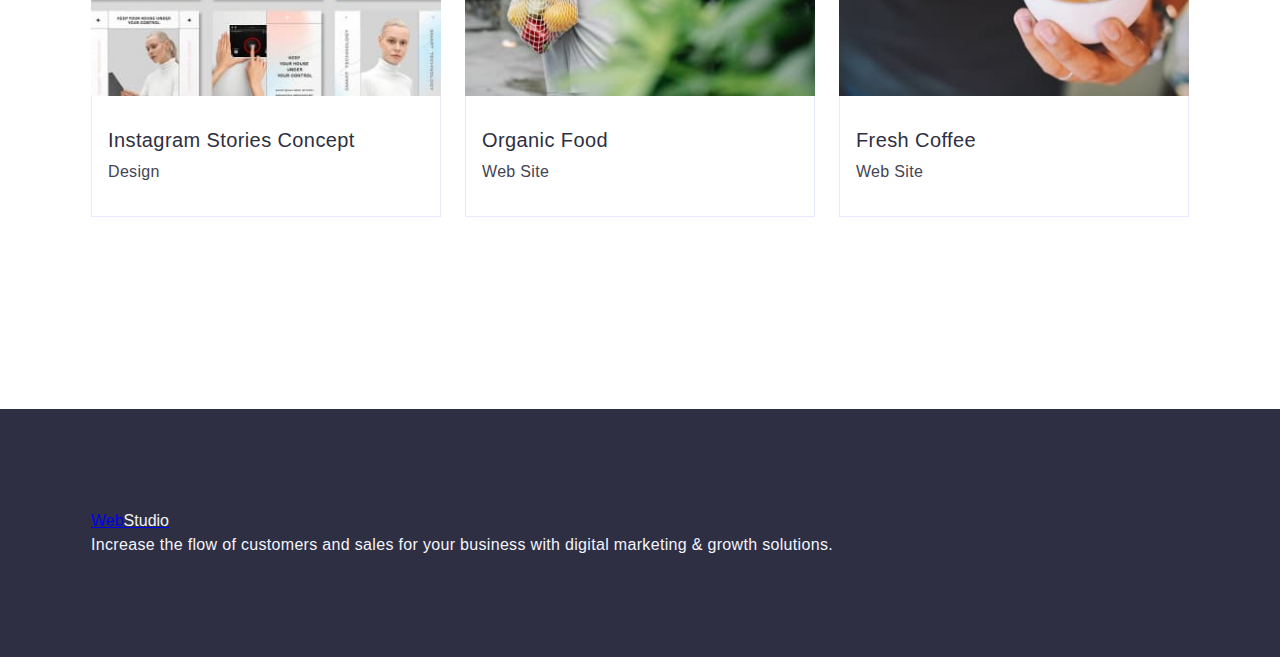
==== commit 7ff44ff1: "0" ====
--- a/portfolio.html
+++ b/portfolio.html
@@ -213,13 +213,15 @@
 
     <!--Footer-->
     <footer class="footer">
-      <a class="link-logo" href="./index.html"
-        >Web<span class="span-studio-light">Studio</span>
-      </a>
-      <p class="footer-text">
-        Increase the flow of customers and sales for your business with digital
-        marketing & growth solutions.
-      </p>
+      <div class="container">
+        <a class="link-logo" href="./index.html"
+          >Web<span class="span-studio-light">Studio</span>
+        </a>
+        <p class="footer-text">
+          Increase the flow of customers and sales for your business with
+          digital marketing & growth solutions.
+        </p>
+      </div>
     </footer>
   </body>
 </html>
--- a/css/styles.css
+++ b/css/styles.css
@@ -62,9 +62,10 @@
   display: inline-block;
 }
 .container {
-  width: 1158px;
+  max-width: 1128px;
   margin: 0 auto;
   padding: 0 15px;
+  flex-wrap: wrap;
 }
 .thumb {
   border-radius: 0%;
@@ -95,7 +96,8 @@
   display: flex;
   flex-direction: row;
   align-items: center;
-  justify-content: space-between;
+  margin: 0 auto;
+  padding: 0 15px;
 }
 header.list {
   display: flex;
@@ -130,6 +132,7 @@
   flex-direction: row;
   gap: 40px;
   padding: 24px 0;
+  width: 1440px;
 }
 .header a {
   padding: 24px 0;
@@ -138,23 +141,21 @@
   color: #2e2f42;
 }
 .header {
-  width: 1440px;
-  height: auto;
   padding: 0 15px;
   border-bottom: 1px solid #e7e9fc;
 }
-header.link-logo {
-  display: inline-block;
+.link-logo {
   margin-right: 76px;
 }
 .container.nav {
   display: flex;
 }
+
 /*Section 1*/
 
 .section-hero {
   background-color: #2e2f42;
-  width: 1440px;
+
   height: 600px;
   margin-bottom: 120px;
   padding: 188px 0;
@@ -167,6 +168,7 @@
   letter-spacing: 0.02em;
   text-align: center;
   max-width: 496px;
+  margin-bottom: 50px;
 }
 .button-hero {
   background-color: #4d5ae5;
@@ -183,7 +185,7 @@
   border: none;
   border-radius: 4px;
   align-items: center;
-  margin: 0 auto;
+  margin: 0 auto 0 auto;
 }
 .button-hero:hover,
 .button-hero:focus {
@@ -291,9 +293,12 @@
   color: #f4f4fd;
   letter-spacing: 0.02em;
 }
-.link-logo {
-  display: inline-block;
+
+footer.link-logo {
   margin-bottom: 16px;
+}
+.footer.container {
+  margin-left: 156px;
 }
 
 /*Portfolio*/
@@ -356,6 +361,7 @@
   letter-spacing: 0.03em;
   text-transform: uppercase;
   color: #4d5ae5;
+  margin-bottom: 16px;
 }
 .our-works {
   padding: 96px 0 120px 0;
@@ -370,10 +376,6 @@
   border-top: none;
   padding: 32px 16px;
 }
-.container {
-  display: flex;
-  flex-wrap: wrap;
-}
 .row-item:nth-child(3n) {
   margin-right: 0;
 }
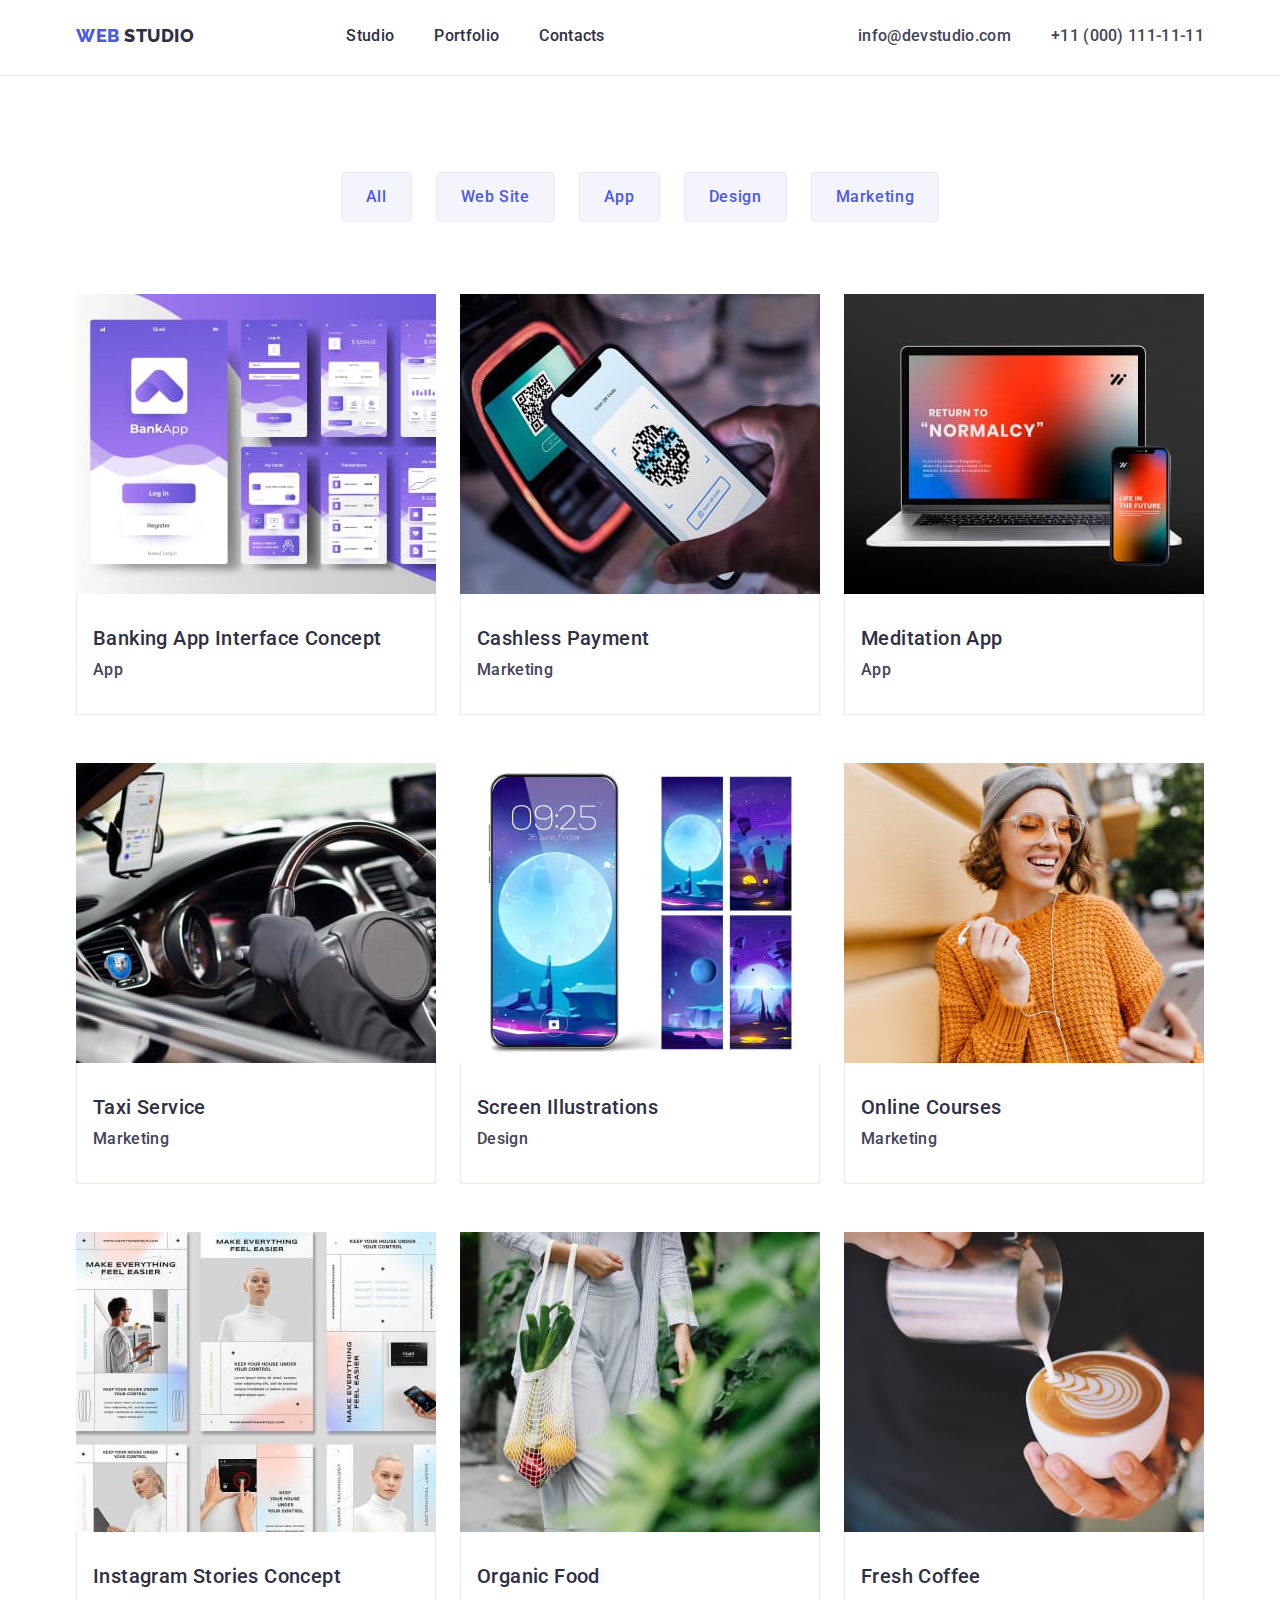
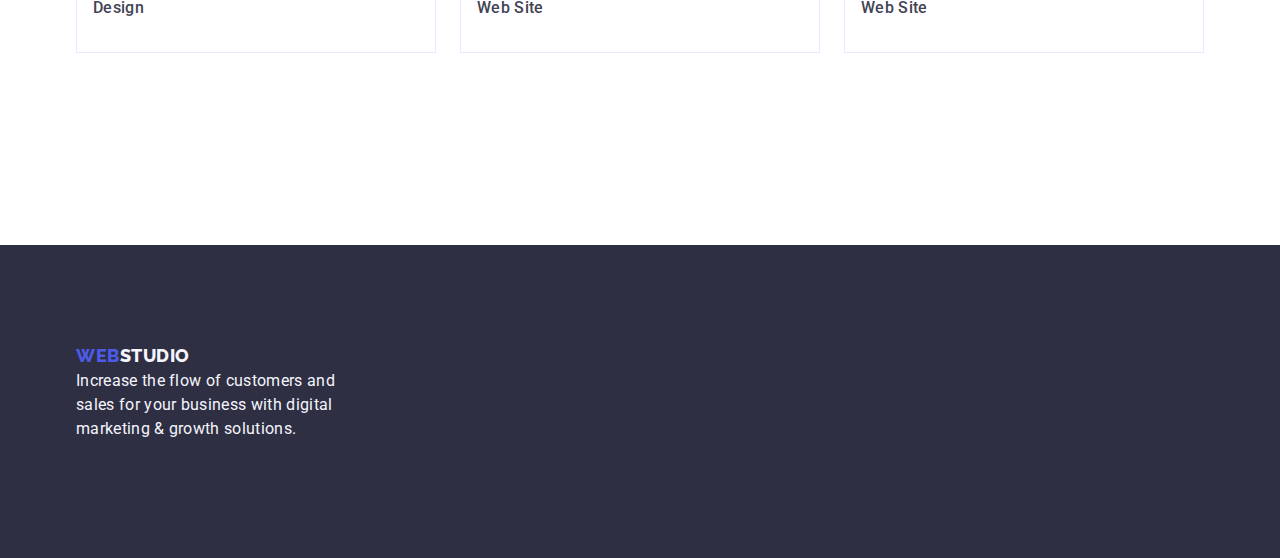
==== commit bc2e7d99: "0" ====
--- a/portfolio.html
+++ b/portfolio.html
@@ -7,15 +7,10 @@
     <link rel="preconnect" href="https://fonts.googleapis.com" />
     <link rel="preconnect" href="https://fonts.gstatic.com" crossorigin />
     <link
-      href="https://fonts.googleapis.com/css2?family=Roboto+Flex&display=swap"
+      href="https://fonts.googleapis.com/css2?family=Raleway:wght@400;500&family=Roboto&family=Roboto+Condensed&family=Roboto+Flex:wght@400;500;700&display=swap"
       rel="stylesheet"
     />
-    <link rel="preconnect" href="https://fonts.googleapis.com" />
-    <link rel="preconnect" href="https://fonts.gstatic.com" crossorigin />
-    <link
-      href="https://fonts.googleapis.com/css2?family=Raleway:wght@400;500&family=Roboto+Flex&display=swap"
-      rel="stylesheet"
-    />
+
     <!--Normalize-->
     <link rel="normalize" href="./css/modern-normalize.min.css" />
     <!--Custom styles-->
--- a/css/styles.css
+++ b/css/styles.css
@@ -18,7 +18,9 @@
   font-style: normal;
   text-decoration: none;
   margin: 0;
-}
+  min-height: 100vh;
+}
+
 h1,
 h2,
 h3,
@@ -27,12 +29,10 @@
 h5,
 p {
   margin: 0;
-  margin: 0 auto;
   padding: 0;
 }
 ul {
   list-style: none;
-  font-weight: 500;
   margin: 0;
   padding-left: 0;
   display: flex;
@@ -55,14 +55,11 @@
   max-width: 100%;
   height: auto;
 }
-div {
-  display: block;
-}
 a {
   display: inline-block;
 }
 .container {
-  max-width: 1128px;
+  max-width: 1158px;
   margin: 0 auto;
   padding: 0 15px;
   flex-wrap: wrap;
@@ -84,32 +81,32 @@
   font-weight: 500;
   gap: 24px;
   display: flex;
+  flex-wrap: wrap;
 }
 .link:hover,
 .link:focus {
   color: #404bbf;
 }
+.section {
+  padding: 120px;
+}
 
 /*Header section*/
 .header-container {
-  width: 1158px;
-  display: flex;
-  flex-direction: row;
-  align-items: center;
-  margin: 0 auto;
-  padding: 0 15px;
-}
-header.list {
-  display: flex;
-  gap: 40px;
-}
-address {
+  display: flex;
+  align-items: center;
+  justify-content: space-between;
+}
+
+.address {
   font-style: normal;
+  align-items: center;
 }
 
 .address a {
   color: #434455;
-  margin-top: 24px;
+  padding: 24px 0;
+  align-items: center;
 }
 .nav > a {
   font-family: "Raleway", sans-serif;
@@ -119,23 +116,22 @@
   letter-spacing: 0.03em;
   text-transform: uppercase;
   color: #4d5ae5;
-  margin: 0;
 }
 nav {
   display: flex;
-  flex-direction: row;
+  gap: 76px;
+  align-items: center;
+}
+.header .list {
+  display: flex;
+  flex-wrap: wrap;
+  font-weight: 500;
   gap: 40px;
   align-items: center;
 }
-.header .list {
-  display: flex;
-  flex-direction: row;
-  gap: 40px;
-  padding: 24px 0;
-  width: 1440px;
-}
 .header a {
-  padding: 24px 0;
+  align-items: center;
+  text-decoration: none;
 }
 .span-studio {
   color: #2e2f42;
@@ -143,20 +139,22 @@
 .header {
   padding: 0 15px;
   border-bottom: 1px solid #e7e9fc;
-}
-.link-logo {
+  min-height: 76px;
+}
+.header .link-logo {
   margin-right: 76px;
 }
 .container.nav {
   display: flex;
+}
+.nav-link {
+  padding: 24px 0;
 }
 
 /*Section 1*/
 
 .section-hero {
   background-color: #2e2f42;
-
-  height: 600px;
   margin-bottom: 120px;
   padding: 188px 0;
 }
@@ -168,7 +166,7 @@
   letter-spacing: 0.02em;
   text-align: center;
   max-width: 496px;
-  margin-bottom: 50px;
+  margin: 0 auto 50px auto;
 }
 .button-hero {
   background-color: #4d5ae5;
@@ -230,6 +228,7 @@
 /*Section 3*/
 .section-we-are {
   padding-bottom: 120px;
+  padding-top: 0;
 }
 .we-are-item {
   align-items: center;
@@ -255,6 +254,7 @@
 }
 .section-team.list {
   background-color: #ffffff;
+  font-weight: 500;
 }
 .title-professionals {
   font-size: 20px;
@@ -292,15 +292,26 @@
 .footer-text {
   color: #f4f4fd;
   letter-spacing: 0.02em;
-}
-
-footer.link-logo {
+  max-width: 264px;
+}
+
+.footer .link-logo {
+  display: inline-block;
   margin-bottom: 16px;
-}
-.footer.container {
-  margin-left: 156px;
-}
-
+  font-family: "Raleway", sans-serif;
+  font-weight: 800;
+  font-size: 18px;
+  line-height: 1.17;
+  letter-spacing: 0.03em;
+  text-transform: uppercase;
+  color: #4d5ae5;
+  margin: 0;
+  text-decoration: none;
+}
+.footer .container {
+  margin-bottom: 17px;
+  align-items: flex-start;
+}
 /*Portfolio*/
 
 .buttons {
@@ -338,6 +349,7 @@
   column-gap: 24px;
   padding-left: 0;
   padding-right: 0;
+  font-weight: 500;
 }
 .title-row {
   font-weight: 500;
@@ -375,6 +387,7 @@
   border: 1px solid #e7e9fc;
   border-top: none;
   padding: 32px 16px;
+  font-weight: 500;
 }
 .row-item:nth-child(3n) {
   margin-right: 0;
@@ -382,3 +395,9 @@
 .row-item {
   width: calc((100% - 48px) / 3);
 }
+.row-item.div {
+  padding-bottom: 32px;
+}
+.row-item.img {
+  padding-bottom: 32px;
+}
